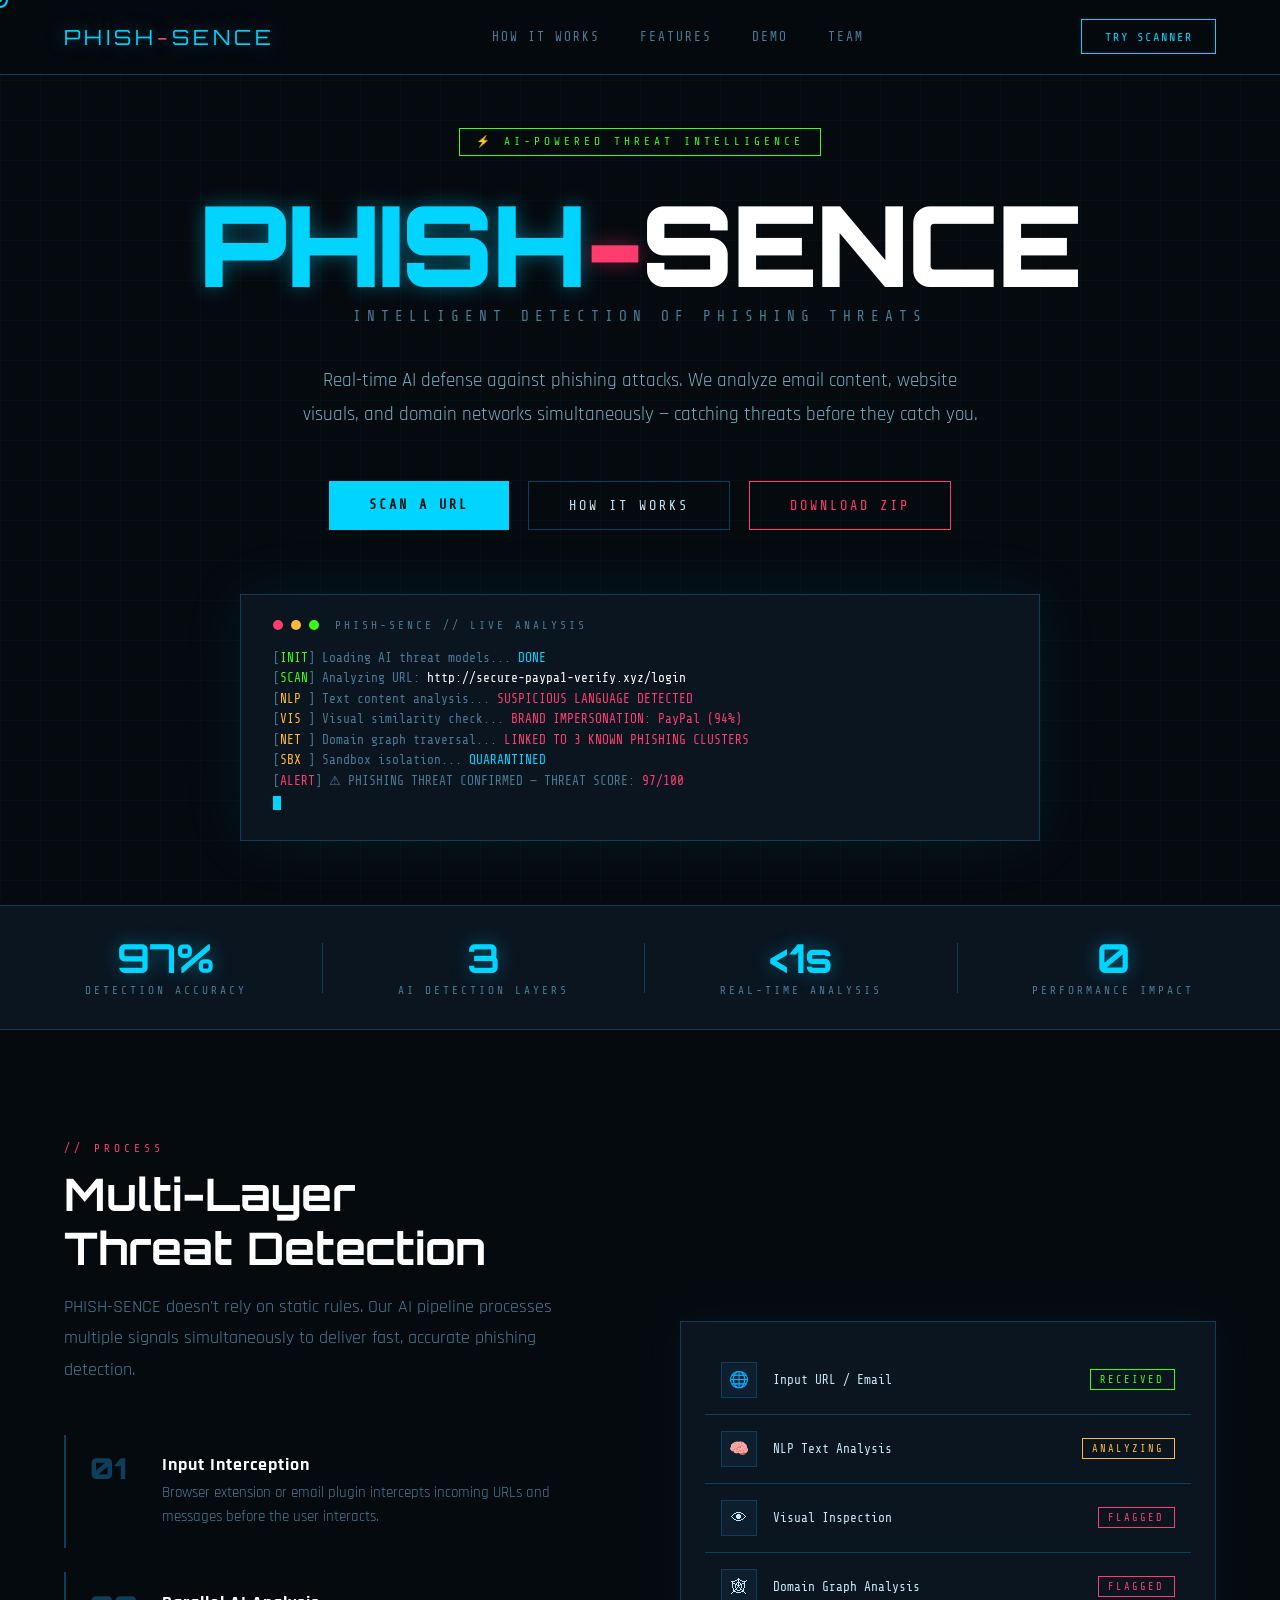
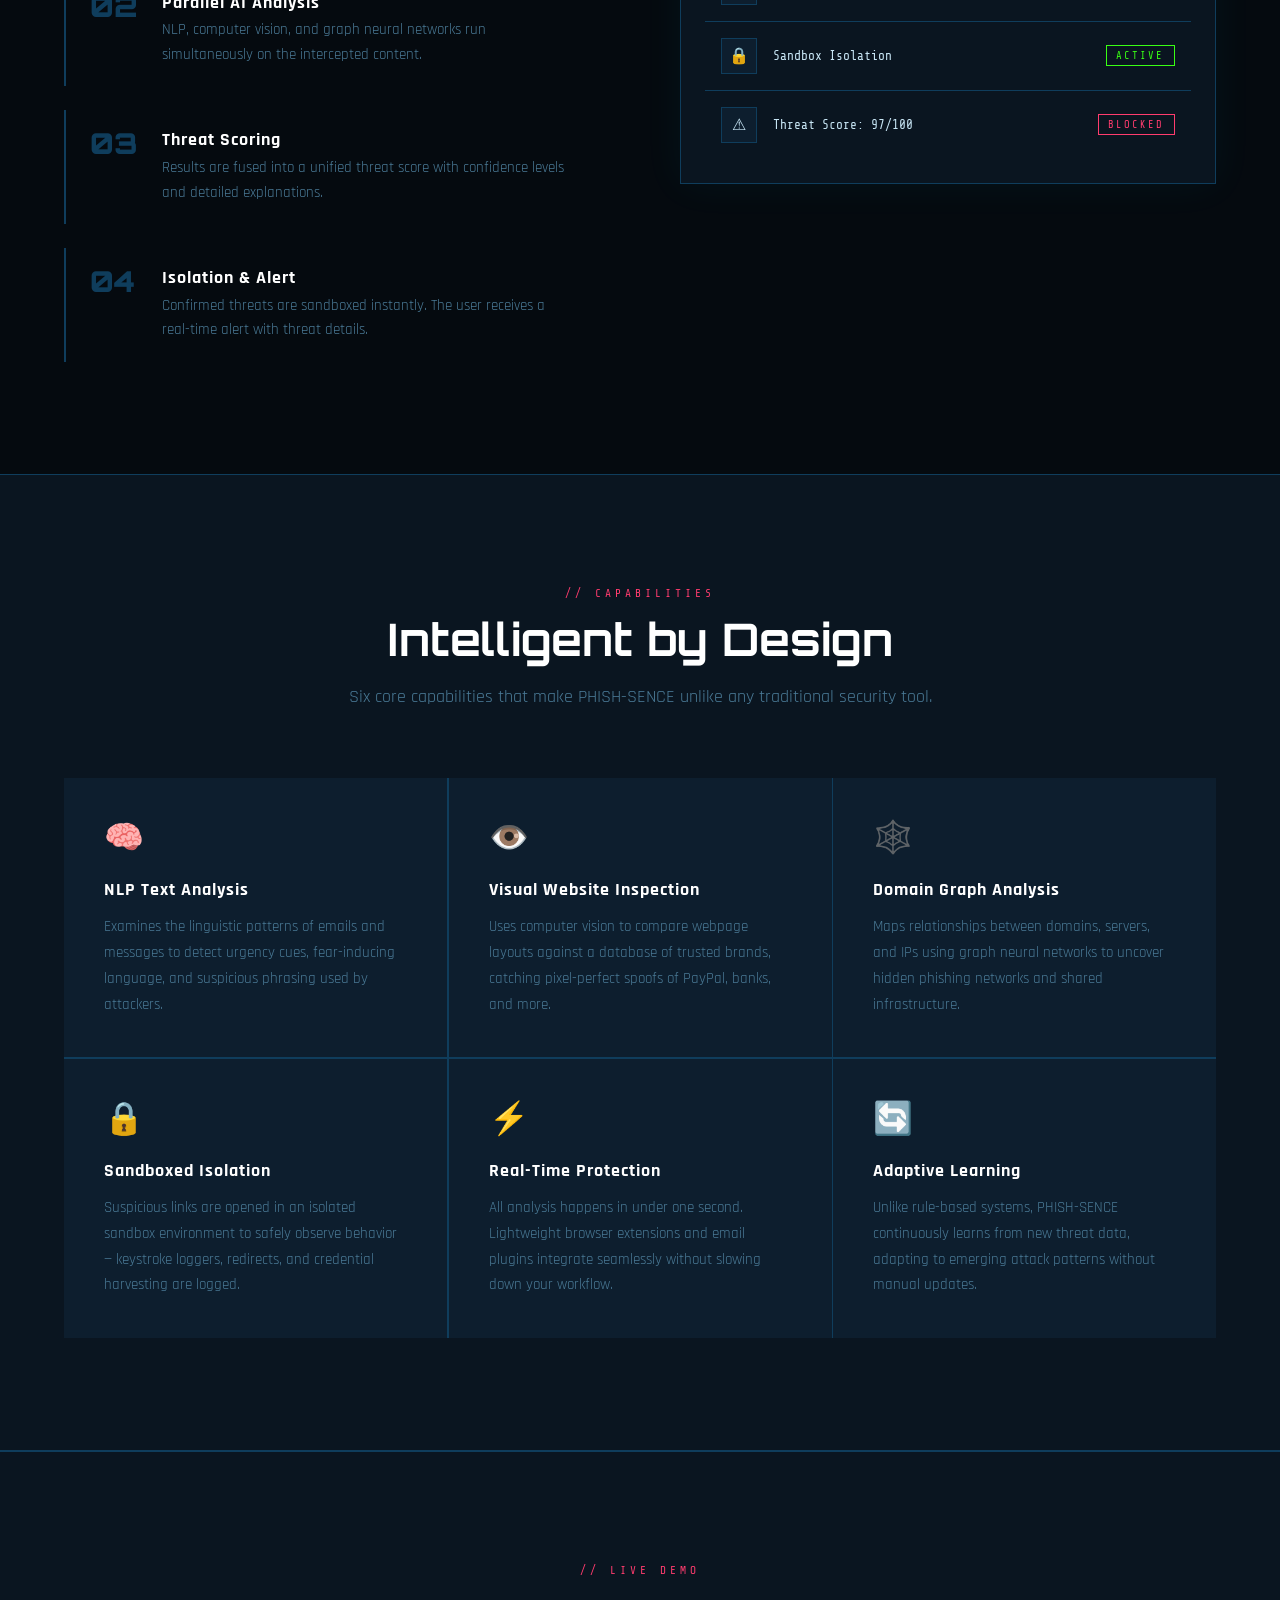
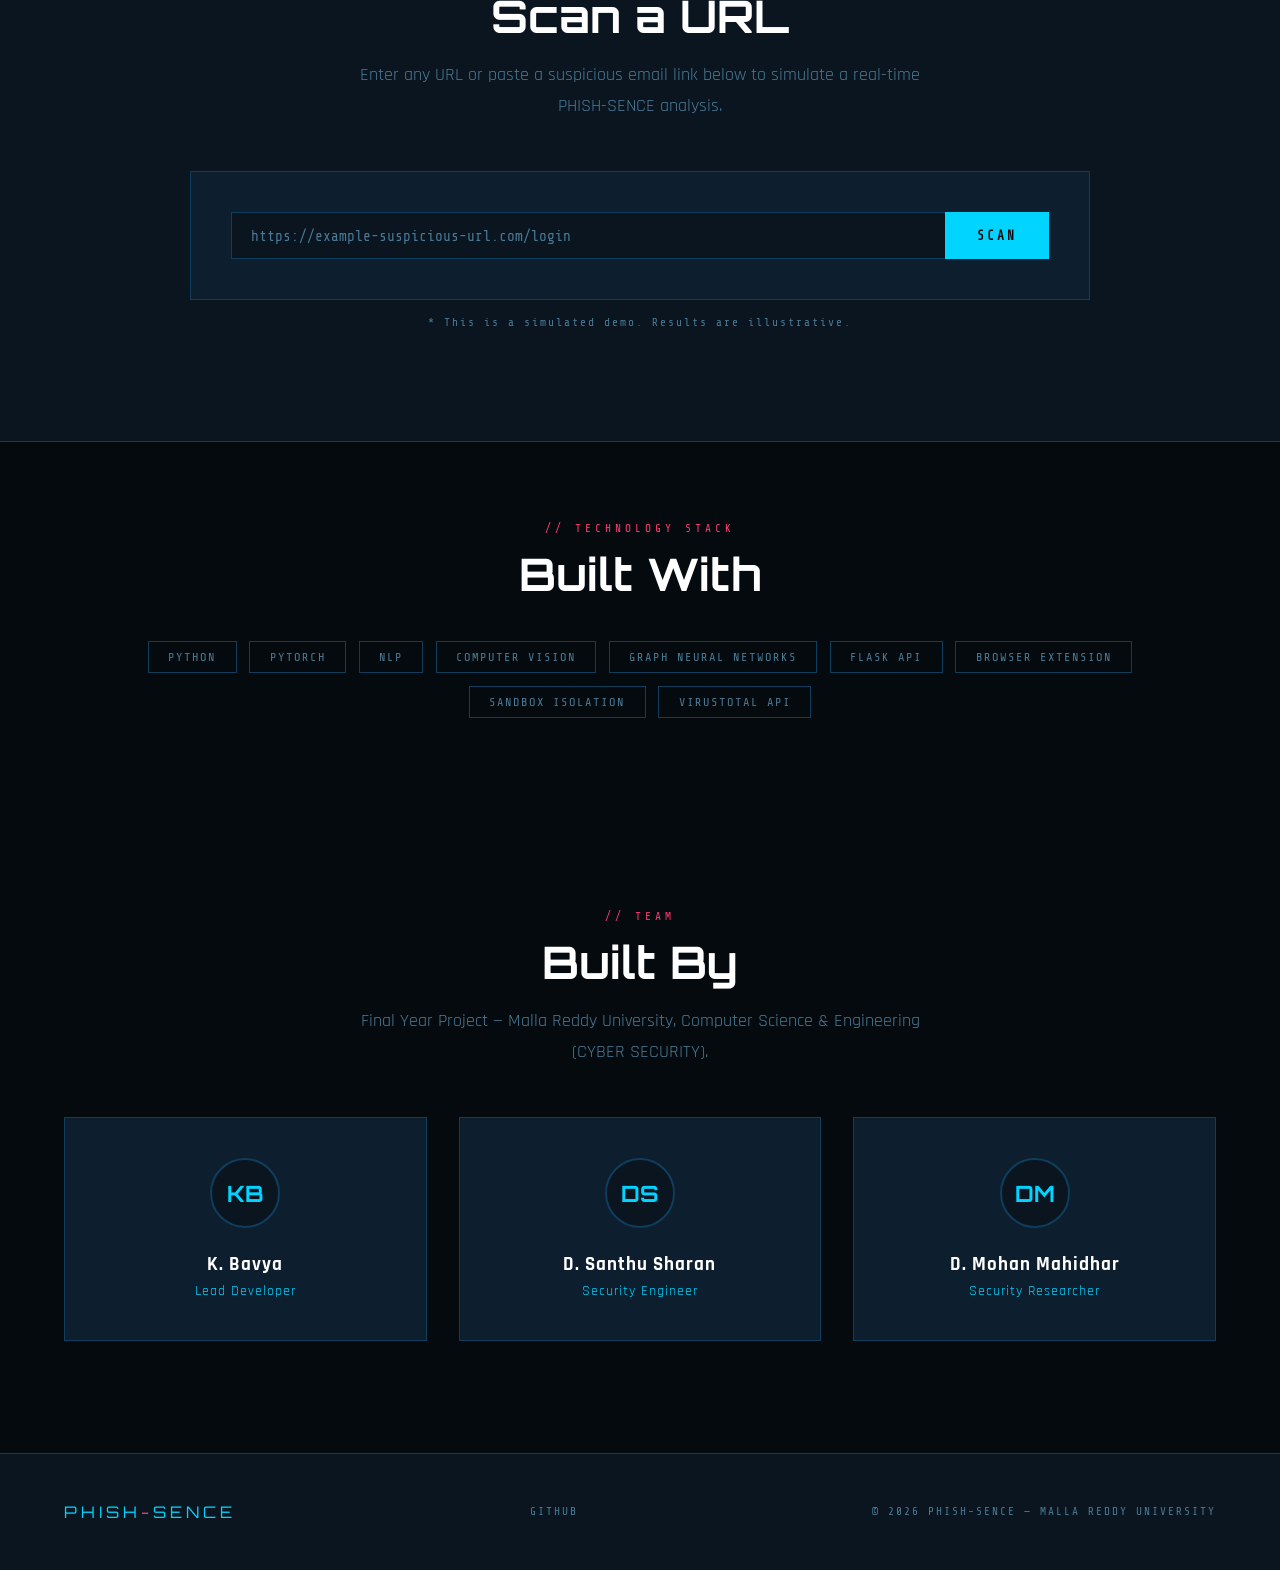
==== index.html @ d01e1857 "Rename phishsence.html to index.html" ====
<!DOCTYPE html>
<html lang="en">
<head>
<meta charset="UTF-8" />
<meta name="viewport" content="width=device-width, initial-scale=1.0"/>
<title>PHISH-SENCE — Intelligent Phishing Detection</title>
<link href="https://fonts.googleapis.com/css2?family=Share+Tech+Mono&family=Rajdhani:wght@400;600;700&family=Orbitron:wght@700;900&display=swap" rel="stylesheet"/>
<style>
  :root {
    --bg: #050a0f;
    --surface: #0a1520;
    --card: #0d1e2e;
    --border: #0f3d5c;
    --accent: #00d4ff;
    --accent2: #ff3c6e;
    --accent3: #39ff14;
    --text: #c8e6f5;
    --muted: #4a7a96;
    --glow: 0 0 20px rgba(0,212,255,0.4);
    --glow2: 0 0 20px rgba(255,60,110,0.4);
  }

  *, *::before, *::after { margin: 0; padding: 0; box-sizing: border-box; }

  html { scroll-behavior: smooth; }

  body {
    background: var(--bg);
    color: var(--text);
    font-family: 'Rajdhani', sans-serif;
    overflow-x: hidden;
    cursor: none;
  }

  /* CUSTOM CURSOR */
  .cursor {
    width: 16px; height: 16px;
    border: 2px solid var(--accent);
    border-radius: 50%;
    position: fixed;
    top: 0; left: 0;
    pointer-events: none;
    z-index: 9999;
    transition: transform 0.1s, border-color 0.2s;
    mix-blend-mode: screen;
  }
  .cursor-dot {
    width: 4px; height: 4px;
    background: var(--accent);
    border-radius: 50%;
    position: fixed;
    top: 0; left: 0;
    pointer-events: none;
    z-index: 9999;
  }

  /* GRID BACKGROUND */
  body::before {
    content: '';
    position: fixed;
    inset: 0;
    background-image:
      linear-gradient(rgba(0,212,255,0.03) 1px, transparent 1px),
      linear-gradient(90deg, rgba(0,212,255,0.03) 1px, transparent 1px);
    background-size: 40px 40px;
    pointer-events: none;
    z-index: 0;
  }

  /* SCAN LINE */
  body::after {
    content: '';
    position: fixed;
    top: -100%;
    left: 0; right: 0;
    height: 2px;
    background: linear-gradient(90deg, transparent, var(--accent), transparent);
    animation: scanline 6s linear infinite;
    z-index: 1;
    pointer-events: none;
    opacity: 0.4;
  }
  @keyframes scanline {
    0% { top: -2px; }
    100% { top: 100vh; }
  }

  /* NAV */
  nav {
    position: fixed;
    top: 0; left: 0; right: 0;
    z-index: 100;
    display: flex;
    align-items: center;
    justify-content: space-between;
    padding: 1.2rem 4rem;
    background: rgba(5,10,15,0.85);
    backdrop-filter: blur(12px);
    border-bottom: 1px solid var(--border);
  }
  .nav-logo {
    font-family: 'Orbitron', monospace;
    font-size: 1.3rem;
    color: var(--accent);
    letter-spacing: 4px;
    text-shadow: var(--glow);
  }
  .nav-logo span { color: var(--accent2); }
  .nav-links { display: flex; gap: 2.5rem; list-style: none; }
  .nav-links a {
    font-family: 'Share Tech Mono', monospace;
    font-size: 0.8rem;
    color: var(--muted);
    text-decoration: none;
    letter-spacing: 2px;
    text-transform: uppercase;
    transition: color 0.2s;
  }
  .nav-links a:hover { color: var(--accent); }
  .nav-cta {
    font-family: 'Share Tech Mono', monospace;
    font-size: 0.75rem;
    letter-spacing: 2px;
    text-transform: uppercase;
    padding: 0.6rem 1.4rem;
    border: 1px solid var(--accent);
    color: var(--accent);
    background: transparent;
    cursor: none;
    transition: all 0.3s;
    position: relative;
    overflow: hidden;
  }
  .nav-cta::before {
    content: '';
    position: absolute;
    inset: 0;
    background: var(--accent);
    transform: scaleX(0);
    transform-origin: left;
    transition: transform 0.3s;
    z-index: -1;
  }
  .nav-cta:hover { color: var(--bg); }
  .nav-cta:hover::before { transform: scaleX(1); }

  /* HERO */
  .hero {
    min-height: 100vh;
    display: flex;
    flex-direction: column;
    align-items: center;
    justify-content: center;
    padding: 8rem 2rem 4rem;
    position: relative;
    z-index: 2;
    text-align: center;
  }

  .hero-badge {
    font-family: 'Share Tech Mono', monospace;
    font-size: 0.7rem;
    letter-spacing: 4px;
    color: var(--accent3);
    border: 1px solid var(--accent3);
    padding: 0.4rem 1rem;
    margin-bottom: 2rem;
    display: inline-block;
    animation: fadeDown 0.8s ease both;
  }

  .hero-title {
    font-family: 'Orbitron', monospace;
    font-size: clamp(3rem, 10vw, 7rem);
    font-weight: 900;
    line-height: 1;
    letter-spacing: -2px;
    margin-bottom: 0.5rem;
    animation: fadeDown 0.8s 0.1s ease both;
  }
  .hero-title .ph { color: var(--accent); text-shadow: var(--glow); }
  .hero-title .ish { color: var(--accent2); text-shadow: var(--glow2); }
  .hero-title .rest { color: #fff; }

  .hero-sub {
    font-family: 'Share Tech Mono', monospace;
    font-size: 0.9rem;
    letter-spacing: 6px;
    color: var(--muted);
    margin-bottom: 2.5rem;
    text-transform: uppercase;
    animation: fadeDown 0.8s 0.2s ease both;
  }

  .hero-desc {
    max-width: 680px;
    font-size: 1.2rem;
    line-height: 1.8;
    color: #7aaec4;
    margin-bottom: 3rem;
    animation: fadeDown 0.8s 0.3s ease both;
  }

  .hero-btns {
    display: flex;
    gap: 1.2rem;
    justify-content: center;
    flex-wrap: wrap;
    animation: fadeDown 0.8s 0.4s ease both;
  }

  .btn-primary {
    font-family: 'Share Tech Mono', monospace;
    font-size: 0.85rem;
    letter-spacing: 3px;
    text-transform: uppercase;
    padding: 1rem 2.5rem;
    background: var(--accent);
    color: var(--bg);
    border: none;
    cursor: none;
    font-weight: bold;
    transition: all 0.3s;
    position: relative;
    overflow: hidden;
    text-decoration: none;
    display: inline-block;
  }
  .btn-primary:hover { box-shadow: var(--glow); transform: translateY(-2px); }

  .btn-secondary {
    font-family: 'Share Tech Mono', monospace;
    font-size: 0.85rem;
    letter-spacing: 3px;
    text-transform: uppercase;
    padding: 1rem 2.5rem;
    background: transparent;
    color: var(--text);
    border: 1px solid var(--border);
    cursor: none;
    transition: all 0.3s;
    text-decoration: none;
    display: inline-block;
  }
  .btn-secondary:hover { border-color: var(--accent); color: var(--accent); }

  .btn-download {
    border-color: var(--accent2);
    color: var(--accent2);
  }
  .btn-download:hover {
    border-color: var(--accent2);
    color: #fff;
    box-shadow: var(--glow2);
  }

  /* THREAT METER ANIMATION */
  .hero-visual {
    margin-top: 4rem;
    width: 100%;
    max-width: 800px;
    position: relative;
    animation: fadeDown 0.8s 0.5s ease both;
  }

  .terminal {
    background: var(--surface);
    border: 1px solid var(--border);
    padding: 1.5rem 2rem;
    font-family: 'Share Tech Mono', monospace;
    font-size: 0.8rem;
    text-align: left;
    position: relative;
    box-shadow: 0 0 60px rgba(0,212,255,0.08);
  }
  .terminal-bar {
    display: flex;
    gap: 0.5rem;
    margin-bottom: 1.2rem;
    align-items: center;
  }
  .dot { width: 10px; height: 10px; border-radius: 50%; }
  .dot.r { background: var(--accent2); }
  .dot.y { background: #ffbb33; }
  .dot.g { background: var(--accent3); }
  .term-title {
    font-size: 0.7rem;
    letter-spacing: 3px;
    color: var(--muted);
    margin-left: 0.5rem;
  }
  .term-line { margin-bottom: 0.4rem; color: #4a7a96; }
  .term-line .p { color: var(--accent3); }
  .term-line .w { color: #fff; }
  .term-line .d { color: var(--accent2); }
  .term-line .a { color: var(--accent); }
  .term-line .n { color: #ffbb33; }
  .blink {
    display: inline-block;
    width: 8px; height: 14px;
    background: var(--accent);
    animation: blink 1s step-end infinite;
    vertical-align: middle;
  }
  @keyframes blink { 50% { opacity: 0; } }

  /* STATS */
  .stats-bar {
    background: var(--surface);
    border-top: 1px solid var(--border);
    border-bottom: 1px solid var(--border);
    padding: 2rem 4rem;
    display: flex;
    justify-content: space-around;
    align-items: center;
    position: relative;
    z-index: 2;
    flex-wrap: wrap;
    gap: 2rem;
  }
  .stat-item { text-align: center; }
  .stat-num {
    font-family: 'Orbitron', monospace;
    font-size: 2.5rem;
    font-weight: 700;
    color: var(--accent);
    text-shadow: var(--glow);
    line-height: 1;
  }
  .stat-label {
    font-family: 'Share Tech Mono', monospace;
    font-size: 0.7rem;
    letter-spacing: 3px;
    color: var(--muted);
    margin-top: 0.4rem;
    text-transform: uppercase;
  }
  .stat-div { width: 1px; height: 50px; background: var(--border); }

  /* SECTIONS */
  section { position: relative; z-index: 2; }

  .section-tag {
    font-family: 'Share Tech Mono', monospace;
    font-size: 0.7rem;
    letter-spacing: 4px;
    color: var(--accent2);
    text-transform: uppercase;
    margin-bottom: 0.8rem;
  }
  .section-title {
    font-family: 'Orbitron', monospace;
    font-size: clamp(1.6rem, 4vw, 2.8rem);
    font-weight: 700;
    color: #fff;
    margin-bottom: 1rem;
    line-height: 1.2;
  }
  .section-desc {
    color: var(--muted);
    font-size: 1.1rem;
    line-height: 1.8;
    max-width: 600px;
  }

  /* HOW IT WORKS */
  .how {
    padding: 7rem 4rem;
    max-width: 1300px;
    margin: 0 auto;
    display: grid;
    grid-template-columns: 1fr 1fr;
    gap: 5rem;
    align-items: center;
  }

  .steps { display: flex; flex-direction: column; gap: 1.5rem; margin-top: 3rem; }
  .step {
    display: flex;
    gap: 1.5rem;
    align-items: flex-start;
    padding: 1.2rem 1.5rem;
    border-left: 2px solid var(--border);
    transition: border-color 0.3s, background 0.3s;
    cursor: default;
  }
  .step:hover { border-color: var(--accent); background: rgba(0,212,255,0.03); }
  .step-num {
    font-family: 'Orbitron', monospace;
    font-size: 1.8rem;
    font-weight: 900;
    color: var(--border);
    line-height: 1;
    min-width: 48px;
    transition: color 0.3s;
  }
  .step:hover .step-num { color: var(--accent); }
  .step-content h4 {
    font-family: 'Rajdhani', sans-serif;
    font-size: 1.1rem;
    font-weight: 700;
    color: #fff;
    margin-bottom: 0.3rem;
    letter-spacing: 1px;
  }
  .step-content p { font-size: 0.95rem; color: var(--muted); line-height: 1.6; }

  /* PIPELINE VISUAL */
  .pipeline {
    display: flex;
    flex-direction: column;
    gap: 0;
    background: var(--surface);
    border: 1px solid var(--border);
    padding: 1.5rem;
    box-shadow: 0 0 40px rgba(0,212,255,0.05);
  }
  .pipe-step {
    display: flex;
    align-items: center;
    gap: 1rem;
    padding: 1rem;
    border-bottom: 1px solid var(--border);
    font-family: 'Share Tech Mono', monospace;
    font-size: 0.8rem;
    position: relative;
  }
  .pipe-step:last-child { border-bottom: none; }
  .pipe-icon {
    width: 36px; height: 36px;
    border: 1px solid var(--border);
    display: flex;
    align-items: center;
    justify-content: center;
    font-size: 1rem;
    flex-shrink: 0;
    background: var(--card);
  }
  .pipe-label { color: var(--text); flex: 1; }
  .pipe-status {
    font-size: 0.65rem;
    letter-spacing: 2px;
    padding: 0.2rem 0.6rem;
    border-radius: 0;
  }
  .pipe-status.ok { color: var(--accent3); border: 1px solid var(--accent3); }
  .pipe-status.warn { color: #ffbb33; border: 1px solid #ffbb33; }
  .pipe-status.alert { color: var(--accent2); border: 1px solid var(--accent2); animation: pulse-red 1.5s infinite; }
  @keyframes pulse-red { 50% { opacity: 0.4; } }

  /* FEATURES */
  .features {
    padding: 7rem 4rem;
    background: var(--surface);
    border-top: 1px solid var(--border);
    border-bottom: 1px solid var(--border);
  }
  .features-inner { max-width: 1300px; margin: 0 auto; }
  .features-header { text-align: center; margin-bottom: 4rem; }
  .features-header .section-desc { margin: 0 auto; }

  .features-grid {
    display: grid;
    grid-template-columns: repeat(3, 1fr);
    gap: 1.5px;
    background: var(--border);
  }
  .feat-card {
    background: var(--card);
    padding: 2.5rem;
    transition: background 0.3s;
    position: relative;
    overflow: hidden;
  }
  .feat-card::before {
    content: '';
    position: absolute;
    top: 0; left: 0; right: 0;
    height: 2px;
    background: linear-gradient(90deg, var(--accent), var(--accent2));
    transform: scaleX(0);
    transition: transform 0.4s;
    transform-origin: left;
  }
  .feat-card:hover { background: rgba(13,30,46,0.9); }
  .feat-card:hover::before { transform: scaleX(1); }
  .feat-icon {
    font-size: 2rem;
    margin-bottom: 1.2rem;
    display: block;
  }
  .feat-title {
    font-family: 'Rajdhani', sans-serif;
    font-size: 1.15rem;
    font-weight: 700;
    color: #fff;
    margin-bottom: 0.8rem;
    letter-spacing: 1px;
  }
  .feat-desc { font-size: 0.95rem; color: var(--muted); line-height: 1.7; }

  /* TEAM */
  .team {
    padding: 7rem 4rem;
    max-width: 1300px;
    margin: 0 auto;
    text-align: center;
  }
  .team-grid {
    display: grid;
    grid-template-columns: repeat(3, 1fr);
    gap: 2rem;
    margin-top: 3rem;
  }
  .team-card {
    background: var(--card);
    border: 1px solid var(--border);
    padding: 2.5rem 2rem;
    transition: all 0.3s;
    position: relative;
    overflow: hidden;
  }
  .team-card::after {
    content: '';
    position: absolute;
    inset: 0;
    background: linear-gradient(135deg, rgba(0,212,255,0.05), transparent);
    opacity: 0;
    transition: opacity 0.3s;
  }
  .team-card:hover { border-color: var(--accent); transform: translateY(-4px); }
  .team-card:hover::after { opacity: 1; }
  .team-avatar {
    width: 70px; height: 70px;
    border: 2px solid var(--border);
    border-radius: 50%;
    display: flex;
    align-items: center;
    justify-content: center;
    font-family: 'Orbitron', monospace;
    font-size: 1.4rem;
    font-weight: 700;
    color: var(--accent);
    margin: 0 auto 1.5rem;
    background: var(--surface);
    transition: border-color 0.3s, box-shadow 0.3s;
  }
  .team-card:hover .team-avatar { border-color: var(--accent); box-shadow: var(--glow); }
  .team-name {
    font-family: 'Rajdhani', sans-serif;
    font-size: 1.2rem;
    font-weight: 700;
    color: #fff;
    margin-bottom: 0.3rem;
    letter-spacing: 1px;
  }
  .team-roll {
    font-family: 'Share Tech Mono', monospace;
    font-size: 0.7rem;
    letter-spacing: 3px;
    color: var(--muted);
    margin-bottom: 1rem;
  }
  .team-role {
    font-size: 0.9rem;
    color: var(--accent);
    letter-spacing: 1px;
  }

  /* DEMO SCANNER */
  .demo {
    padding: 7rem 4rem;
    background: var(--surface);
    border-top: 1px solid var(--border);
    border-bottom: 1px solid var(--border);
  }
  .demo-inner {
    max-width: 900px;
    margin: 0 auto;
    text-align: center;
  }
  .scanner-box {
    margin-top: 3rem;
    background: var(--card);
    border: 1px solid var(--border);
    padding: 2.5rem;
  }
  .scanner-input-row {
    display: flex;
    gap: 0;
  }
  .scanner-input {
    flex: 1;
    background: var(--surface);
    border: 1px solid var(--border);
    border-right: none;
    color: var(--text);
    font-family: 'Share Tech Mono', monospace;
    font-size: 0.9rem;
    padding: 0.9rem 1.2rem;
    outline: none;
    transition: border-color 0.2s;
  }
  .scanner-input:focus { border-color: var(--accent); }
  .scanner-input::placeholder { color: var(--muted); }
  .scanner-btn {
    background: var(--accent);
    color: var(--bg);
    border: none;
    font-family: 'Share Tech Mono', monospace;
    font-size: 0.8rem;
    letter-spacing: 3px;
    text-transform: uppercase;
    padding: 0.9rem 2rem;
    cursor: none;
    font-weight: bold;
    transition: all 0.3s;
  }
  .scanner-btn:hover { background: #fff; box-shadow: var(--glow); }

  .scanner-result {
    margin-top: 1.5rem;
    padding: 1.2rem;
    background: var(--surface);
    border: 1px solid var(--border);
    font-family: 'Share Tech Mono', monospace;
    font-size: 0.85rem;
    text-align: left;
    display: none;
  }
  .scanner-result.show { display: block; }
  .result-row { display: flex; justify-content: space-between; padding: 0.3rem 0; border-bottom: 1px solid var(--border); }
  .result-row:last-child { border-bottom: none; }
  .result-key { color: var(--muted); }
  .result-safe { color: var(--accent3); }
  .result-danger { color: var(--accent2); }
  .result-warn { color: #ffbb33; }

  /* TECH STACK */
  .tech {
    padding: 5rem 4rem;
    max-width: 1300px;
    margin: 0 auto;
    text-align: center;
  }
  .tech-chips {
    display: flex;
    flex-wrap: wrap;
    gap: 0.8rem;
    justify-content: center;
    margin-top: 2.5rem;
  }
  .chip {
    font-family: 'Share Tech Mono', monospace;
    font-size: 0.75rem;
    letter-spacing: 2px;
    color: var(--muted);
    border: 1px solid var(--border);
    padding: 0.5rem 1.2rem;
    transition: all 0.3s;
    text-transform: uppercase;
  }
  .chip:hover { color: var(--accent); border-color: var(--accent); }

  /* FOOTER */
  footer {
    background: var(--surface);
    border-top: 1px solid var(--border);
    padding: 3rem 4rem;
    position: relative;
    z-index: 2;
  }
  .footer-inner {
    max-width: 1300px;
    margin: 0 auto;
    display: flex;
    justify-content: space-between;
    align-items: center;
    flex-wrap: wrap;
    gap: 2rem;
  }
  .footer-logo {
    font-family: 'Orbitron', monospace;
    font-size: 1rem;
    color: var(--accent);
    letter-spacing: 4px;
  }
  .footer-logo span { color: var(--accent2); }
  .footer-copy {
    font-family: 'Share Tech Mono', monospace;
    font-size: 0.7rem;
    color: var(--muted);
    letter-spacing: 2px;
  }
  .footer-links { display: flex; gap: 2rem; }
  .footer-links a {
    font-family: 'Share Tech Mono', monospace;
    font-size: 0.7rem;
    color: var(--muted);
    text-decoration: none;
    letter-spacing: 2px;
    text-transform: uppercase;
    transition: color 0.2s;
  }
  .footer-links a:hover { color: var(--accent); }

  /* ANIMATIONS */
  @keyframes fadeDown {
    from { opacity: 0; transform: translateY(-20px); }
    to { opacity: 1; transform: translateY(0); }
  }

  .reveal {
    opacity: 0;
    transform: translateY(30px);
    transition: opacity 0.7s ease, transform 0.7s ease;
  }
  .reveal.visible {
    opacity: 1;
    transform: translateY(0);
  }

  /* THREAT COUNTER ANIMATION */
  @keyframes countUp {
    from { opacity: 0; }
    to { opacity: 1; }
  }

  /* SCROLLBAR */
  ::-webkit-scrollbar { width: 4px; }
  ::-webkit-scrollbar-track { background: var(--bg); }
  ::-webkit-scrollbar-thumb { background: var(--border); }

  /* RESPONSIVE */
  @media (max-width: 900px) {
    nav { padding: 1rem 1.5rem; }
    .nav-links { display: none; }
    .how { grid-template-columns: 1fr; gap: 3rem; padding: 4rem 1.5rem; }
    .features { padding: 4rem 1.5rem; }
    .features-grid { grid-template-columns: 1fr; gap: 1px; }
    .team-grid { grid-template-columns: 1fr; max-width: 360px; margin: 3rem auto 0; }
    .team { padding: 4rem 1.5rem; }
    .demo { padding: 4rem 1.5rem; }
    .stats-bar { padding: 2rem 1.5rem; }
    .stat-div { display: none; }
    .tech { padding: 4rem 1.5rem; }
    footer { padding: 2rem 1.5rem; }
    .footer-inner { flex-direction: column; text-align: center; }
    .scanner-input-row { flex-direction: column; }
    .scanner-input { border-right: 1px solid var(--border); border-bottom: none; }
  }
</style>
</head>
<body>

<div class="cursor" id="cursor"></div>
<div class="cursor-dot" id="cursorDot"></div>

<!-- NAV -->
<nav>
  <div class="nav-logo">PHISH<span>-</span>SENCE</div>
  <ul class="nav-links">
    <li><a href="#how">How It Works</a></li>
    <li><a href="#features">Features</a></li>
    <li><a href="#demo">Demo</a></li>
    <li><a href="#team">Team</a></li>
  </ul>
  <button class="nav-cta" onclick="document.getElementById('demo').scrollIntoView({behavior:'smooth'})">Try Scanner</button>
</nav>

<!-- HERO -->
<section class="hero">
  <div class="hero-badge">⚡ AI-POWERED THREAT INTELLIGENCE</div>
  <h1 class="hero-title">
    <span class="ph">PHISH</span><span class="ish">-</span><span class="rest">SENCE</span>
  </h1>
  <p class="hero-sub">Intelligent Detection of Phishing Threats</p>
  <p class="hero-desc">
    Real-time AI defense against phishing attacks. We analyze email content, website visuals, and domain networks simultaneously — catching threats before they catch you.
  </p>
  <div class="hero-btns">
    <a href="#demo" class="btn-primary">Scan a URL</a>
    <a href="#how" class="btn-secondary">How It Works</a>
    <a href="https://github.com/Sharan-raj311/PHISH-SENCE/archive/refs/heads/main.zip" class="btn-secondary btn-download" download>Download ZIP</a>
  </div>

  <div class="hero-visual">
    <div class="terminal">
      <div class="terminal-bar">
        <div class="dot r"></div>
        <div class="dot y"></div>
        <div class="dot g"></div>
        <span class="term-title">PHISH-SENCE // LIVE ANALYSIS</span>
      </div>
      <div class="term-line">[<span class="p">INIT</span>] Loading AI threat models... <span class="a">DONE</span></div>
      <div class="term-line">[<span class="p">SCAN</span>] Analyzing URL: <span class="w">http://secure-paypa1-verify.xyz/login</span></div>
      <div class="term-line">[<span class="n">NLP </span>] Text content analysis... <span class="d">SUSPICIOUS LANGUAGE DETECTED</span></div>
      <div class="term-line">[<span class="n">VIS </span>] Visual similarity check... <span class="d">BRAND IMPERSONATION: PayPal (94%)</span></div>
      <div class="term-line">[<span class="n">NET </span>] Domain graph traversal... <span class="d">LINKED TO 3 KNOWN PHISHING CLUSTERS</span></div>
      <div class="term-line">[<span class="n">SBX </span>] Sandbox isolation... <span class="a">QUARANTINED</span></div>
      <div class="term-line">[<span class="d">ALERT</span>] ⚠ PHISHING THREAT CONFIRMED — THREAT SCORE: <span class="d">97/100</span></div>
      <div class="term-line"><span class="blink"></span></div>
    </div>
  </div>
</section>

<!-- STATS -->
<div class="stats-bar">
  <div class="stat-item">
    <div class="stat-num" data-target="97">97%</div>
    <div class="stat-label">Detection Accuracy</div>
  </div>
  <div class="stat-div"></div>
  <div class="stat-item">
    <div class="stat-num">3</div>
    <div class="stat-label">AI Detection Layers</div>
  </div>
  <div class="stat-div"></div>
  <div class="stat-item">
    <div class="stat-num">&lt;1s</div>
    <div class="stat-label">Real-Time Analysis</div>
  </div>
  <div class="stat-div"></div>
  <div class="stat-item">
    <div class="stat-num">0</div>
    <div class="stat-label">Performance Impact</div>
  </div>
</div>

<!-- HOW IT WORKS -->
<section id="how">
  <div class="how">
    <div class="reveal">
      <div class="section-tag">// Process</div>
      <h2 class="section-title">Multi-Layer<br/>Threat Detection</h2>
      <p class="section-desc">PHISH-SENCE doesn't rely on static rules. Our AI pipeline processes multiple signals simultaneously to deliver fast, accurate phishing detection.</p>
      <div class="steps">
        <div class="step">
          <div class="step-num">01</div>
          <div class="step-content">
            <h4>Input Interception</h4>
            <p>Browser extension or email plugin intercepts incoming URLs and messages before the user interacts.</p>
          </div>
        </div>
        <div class="step">
          <div class="step-num">02</div>
          <div class="step-content">
            <h4>Parallel AI Analysis</h4>
            <p>NLP, computer vision, and graph neural networks run simultaneously on the intercepted content.</p>
          </div>
        </div>
        <div class="step">
          <div class="step-num">03</div>
          <div class="step-content">
            <h4>Threat Scoring</h4>
            <p>Results are fused into a unified threat score with confidence levels and detailed explanations.</p>
          </div>
        </div>
        <div class="step">
          <div class="step-num">04</div>
          <div class="step-content">
            <h4>Isolation & Alert</h4>
            <p>Confirmed threats are sandboxed instantly. The user receives a real-time alert with threat details.</p>
          </div>
        </div>
      </div>
    </div>

    <div class="reveal" style="transition-delay: 0.2s;">
      <div class="pipeline">
        <div class="pipe-step">
          <div class="pipe-icon">🌐</div>
          <div class="pipe-label">Input URL / Email</div>
          <div class="pipe-status ok">RECEIVED</div>
        </div>
        <div class="pipe-step">
          <div class="pipe-icon">🧠</div>
          <div class="pipe-label">NLP Text Analysis</div>
          <div class="pipe-status warn">ANALYZING</div>
        </div>
        <div class="pipe-step">
          <div class="pipe-icon">👁</div>
          <div class="pipe-label">Visual Inspection</div>
          <div class="pipe-status alert">FLAGGED</div>
        </div>
        <div class="pipe-step">
          <div class="pipe-icon">🕸</div>
          <div class="pipe-label">Domain Graph Analysis</div>
          <div class="pipe-status alert">FLAGGED</div>
        </div>
        <div class="pipe-step">
          <div class="pipe-icon">🔒</div>
          <div class="pipe-label">Sandbox Isolation</div>
          <div class="pipe-status ok">ACTIVE</div>
        </div>
        <div class="pipe-step">
          <div class="pipe-icon">⚠</div>
          <div class="pipe-label">Threat Score: 97/100</div>
          <div class="pipe-status alert">BLOCKED</div>
        </div>
      </div>
    </div>
  </div>
</section>

<!-- FEATURES -->
<section id="features" class="features">
  <div class="features-inner">
    <div class="features-header reveal">
      <div class="section-tag">// Capabilities</div>
      <h2 class="section-title">Intelligent by Design</h2>
      <p class="section-desc">Six core capabilities that make PHISH-SENCE unlike any traditional security tool.</p>
    </div>
    <div class="features-grid reveal">
      <div class="feat-card">
        <span class="feat-icon">🧠</span>
        <div class="feat-title">NLP Text Analysis</div>
        <p class="feat-desc">Examines the linguistic patterns of emails and messages to detect urgency cues, fear-inducing language, and suspicious phrasing used by attackers.</p>
      </div>
      <div class="feat-card">
        <span class="feat-icon">👁️</span>
        <div class="feat-title">Visual Website Inspection</div>
        <p class="feat-desc">Uses computer vision to compare webpage layouts against a database of trusted brands, catching pixel-perfect spoofs of PayPal, banks, and more.</p>
      </div>
      <div class="feat-card">
        <span class="feat-icon">🕸️</span>
        <div class="feat-title">Domain Graph Analysis</div>
        <p class="feat-desc">Maps relationships between domains, servers, and IPs using graph neural networks to uncover hidden phishing networks and shared infrastructure.</p>
      </div>
      <div class="feat-card">
        <span class="feat-icon">🔒</span>
        <div class="feat-title">Sandboxed Isolation</div>
        <p class="feat-desc">Suspicious links are opened in an isolated sandbox environment to safely observe behavior — keystroke loggers, redirects, and credential harvesting are logged.</p>
      </div>
      <div class="feat-card">
        <span class="feat-icon">⚡</span>
        <div class="feat-title">Real-Time Protection</div>
        <p class="feat-desc">All analysis happens in under one second. Lightweight browser extensions and email plugins integrate seamlessly without slowing down your workflow.</p>
      </div>
      <div class="feat-card">
        <span class="feat-icon">🔄</span>
        <div class="feat-title">Adaptive Learning</div>
        <p class="feat-desc">Unlike rule-based systems, PHISH-SENCE continuously learns from new threat data, adapting to emerging attack patterns without manual updates.</p>
      </div>
    </div>
  </div>
</section>

<!-- DEMO SCANNER -->
<section id="demo" class="demo">
  <div class="demo-inner">
    <div class="reveal">
      <div class="section-tag">// Live Demo</div>
      <h2 class="section-title">Scan a URL</h2>
      <p class="section-desc" style="margin: 0 auto;">Enter any URL or paste a suspicious email link below to simulate a real-time PHISH-SENCE analysis.</p>
    </div>
    <div class="scanner-box reveal" style="transition-delay: 0.2s;">
      <div class="scanner-input-row">
        <input class="scanner-input" id="urlInput" type="text" placeholder="https://example-suspicious-url.com/login" />
        <button class="scanner-btn" onclick="runScan()">SCAN</button>
      </div>
      <div class="scanner-result" id="scanResult">
        <div class="result-row"><span class="result-key">URL</span><span id="r-url" class="result-warn">—</span></div>
        <div class="result-row"><span class="result-key">NLP TEXT ANALYSIS</span><span id="r-nlp">—</span></div>
        <div class="result-row"><span class="result-key">VISUAL INSPECTION</span><span id="r-vis">—</span></div>
        <div class="result-row"><span class="result-key">DOMAIN GRAPH</span><span id="r-net">—</span></div>
        <div class="result-row"><span class="result-key">THREAT SCORE</span><span id="r-score">—</span></div>
        <div class="result-row"><span class="result-key">VERDICT</span><span id="r-verdict">—</span></div>
      </div>
    </div>
    <p style="font-family:'Share Tech Mono',monospace;font-size:0.7rem;color:var(--muted);margin-top:1rem;letter-spacing:2px;">
      * This is a simulated demo. Results are illustrative.
    </p>
  </div>
</section>

<!-- TECH -->
<section class="tech reveal">
  <div class="section-tag">// Technology Stack</div>
  <h2 class="section-title">Built With</h2>
  <div class="tech-chips">
    <div class="chip">Python</div>
    <div class="chip">PyTorch</div>
    <div class="chip">NLP</div>
    <div class="chip">Computer Vision</div>
    <div class="chip">Graph Neural Networks</div>
    <div class="chip">Flask API</div>
    <div class="chip">Browser Extension</div>
    <div class="chip">Sandbox Isolation</div>
    <div class="chip">VirusTotal API</div>
  </div>
</section>

<!-- TEAM -->
<section id="team">
  <div class="team">
    <div class="reveal">
      <div class="section-tag">// Team</div>
      <h2 class="section-title">Built By</h2>
      <p class="section-desc" style="margin: 0 auto;">Final Year Project — Malla Reddy University, Computer Science & Engineering (CYBER SECURITY).</p>
    </div>
    <div class="team-grid reveal" style="transition-delay: 0.2s;">
      <div class="team-card">
        <div class="team-avatar">KB</div>
        <div class="team-name">K. Bavya</div>
        <div class="team-role">Lead Developer</div>
      </div>
      <div class="team-card">
        <div class="team-avatar">DS</div>
        <div class="team-name">D. Santhu Sharan</div>
        <div class="team-role">Security Engineer</div>
      </div>
      <div class="team-card">
        <div class="team-avatar">DM</div>
        <div class="team-name">D. Mohan Mahidhar</div>
        <div class="team-role">Security Researcher</div>
      </div>
    </div>
  </div>
</section>

<!-- FOOTER -->
<footer>
  <div class="footer-inner">
    <div class="footer-logo">PHISH<span>-</span>SENCE</div>
    <div class="footer-links">
      <a href="https://github.com/Sharan-raj311/PHISH-SENCE" target="_blank">GitHub</a>
    </div>
    <div class="footer-copy">© 2026 PHISH-SENCE — MALLA REDDY UNIVERSITY</div>
  </div>
</footer>

<script>
  // CURSOR
  const cursor = document.getElementById('cursor');
  const dot = document.getElementById('cursorDot');
  let mx = 0, my = 0, cx = 0, cy = 0;
  document.addEventListener('mousemove', e => { mx = e.clientX; my = e.clientY; });
  function animCursor() {
    cx += (mx - cx) * 0.15;
    cy += (my - cy) * 0.15;
    cursor.style.left = cx - 8 + 'px';
    cursor.style.top = cy - 8 + 'px';
    dot.style.left = mx - 2 + 'px';
    dot.style.top = my - 2 + 'px';
    requestAnimationFrame(animCursor);
  }
  animCursor();
  document.querySelectorAll('a,button,.feat-card,.step,.chip,.team-card').forEach(el => {
    el.addEventListener('mouseenter', () => cursor.style.transform = 'scale(2)');
    el.addEventListener('mouseleave', () => cursor.style.transform = 'scale(1)');
  });

  // REVEAL ON SCROLL
  const reveals = document.querySelectorAll('.reveal');
  const obs = new IntersectionObserver(entries => {
    entries.forEach(e => { if (e.isIntersecting) e.target.classList.add('visible'); });
  }, { threshold: 0.15 });
  reveals.forEach(r => obs.observe(r));

  // DEMO SCANNER
  function runScan() {
    const url = document.getElementById('urlInput').value.trim();
    if (!url) return;
    const result = document.getElementById('scanResult');
    result.classList.remove('show');

    const isSusp = url.includes('paypa') || url.includes('secure') || url.includes('verify') ||
      url.includes('login') || url.includes('bank') || url.includes('update') ||
      url.includes('.xyz') || url.includes('.tk') || url.includes('.ml');
    const isSafe = url.startsWith('https://google') || url.startsWith('https://github') ||
      url.startsWith('https://anthropic') || url.startsWith('https://youtube');

    let score, nlp, vis, net, verdict, scoreClass;
    if (isSafe) {
      score = Math.floor(Math.random() * 8) + 1;
      nlp = 'CLEAN'; vis = 'NO BRAND MATCH'; net = 'TRUSTED DOMAIN';
      verdict = '✅ SAFE'; scoreClass = 'result-safe';
    } else if (isSusp) {
      score = Math.floor(Math.random() * 15) + 82;
      nlp = 'URGENT LANGUAGE DETECTED'; vis = 'BRAND SPOOFING DETECTED';
      net = 'LINKED TO PHISHING CLUSTER';
      verdict = '🚨 PHISHING DETECTED — BLOCKED'; scoreClass = 'result-danger';
    } else {
      score = Math.floor(Math.random() * 35) + 30;
      nlp = score > 50 ? 'MILD SUSPICIOUS LANGUAGE' : 'CLEAN';
      vis = score > 50 ? 'PARTIAL MATCH' : 'NO BRAND MATCH';
      net = score > 50 ? 'UNVERIFIED DOMAIN' : 'NO LINKS FOUND';
      verdict = score > 50 ? '⚠ SUSPICIOUS — PROCEED WITH CAUTION' : '✅ LIKELY SAFE';
      scoreClass = score > 50 ? 'result-warn' : 'result-safe';
    }

    setTimeout(() => {
      document.getElementById('r-url').textContent = url.length > 50 ? url.substring(0,50)+'...' : url;
      document.getElementById('r-nlp').textContent = nlp;
      document.getElementById('r-nlp').className = scoreClass;
      document.getElementById('r-vis').textContent = vis;
      document.getElementById('r-vis').className = scoreClass;
      document.getElementById('r-net').textContent = net;
      document.getElementById('r-net').className = scoreClass;
      document.getElementById('r-score').textContent = score + '/100';
      document.getElementById('r-score').className = scoreClass;
      document.getElementById('r-verdict').textContent = verdict;
      document.getElementById('r-verdict').className = scoreClass;
      result.classList.add('show');
    }, 800);
  }

  document.getElementById('urlInput').addEventListener('keydown', e => {
    if (e.key === 'Enter') runScan();
  });
</script>
</body>
</html>
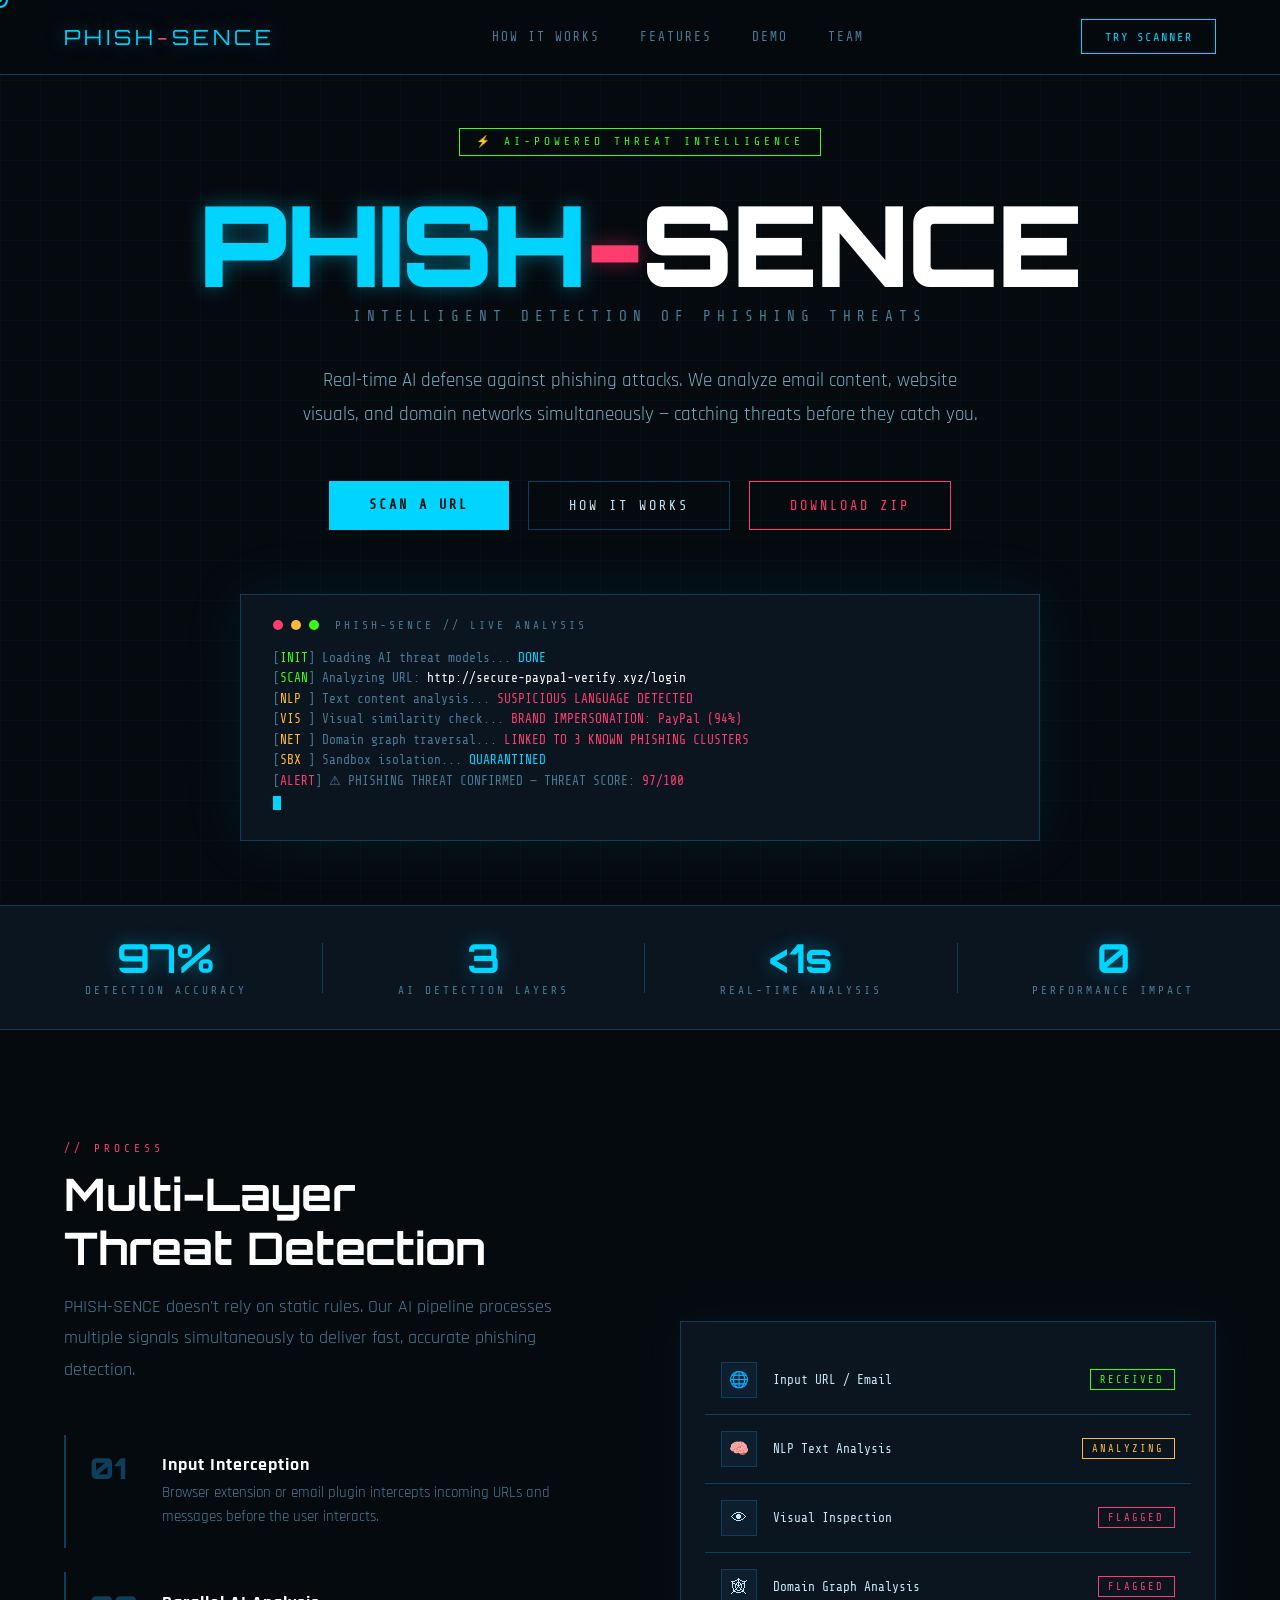
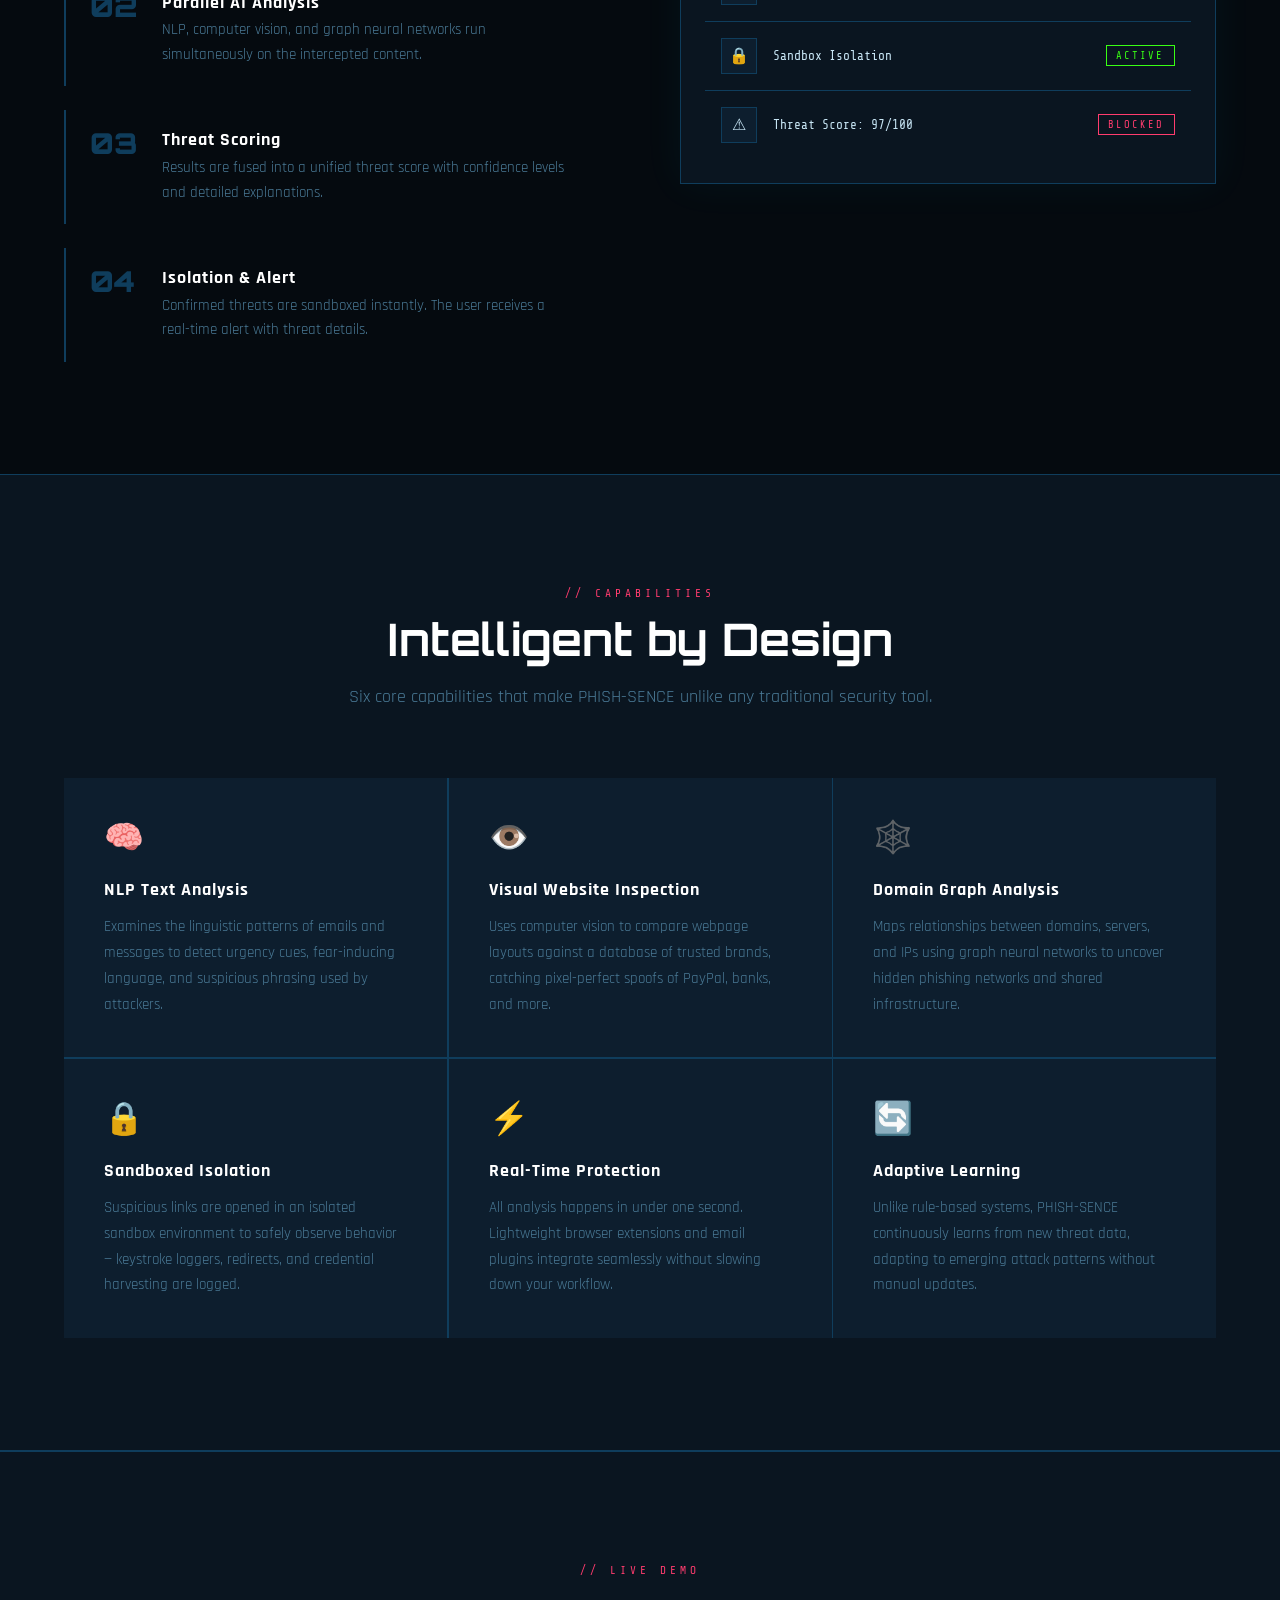
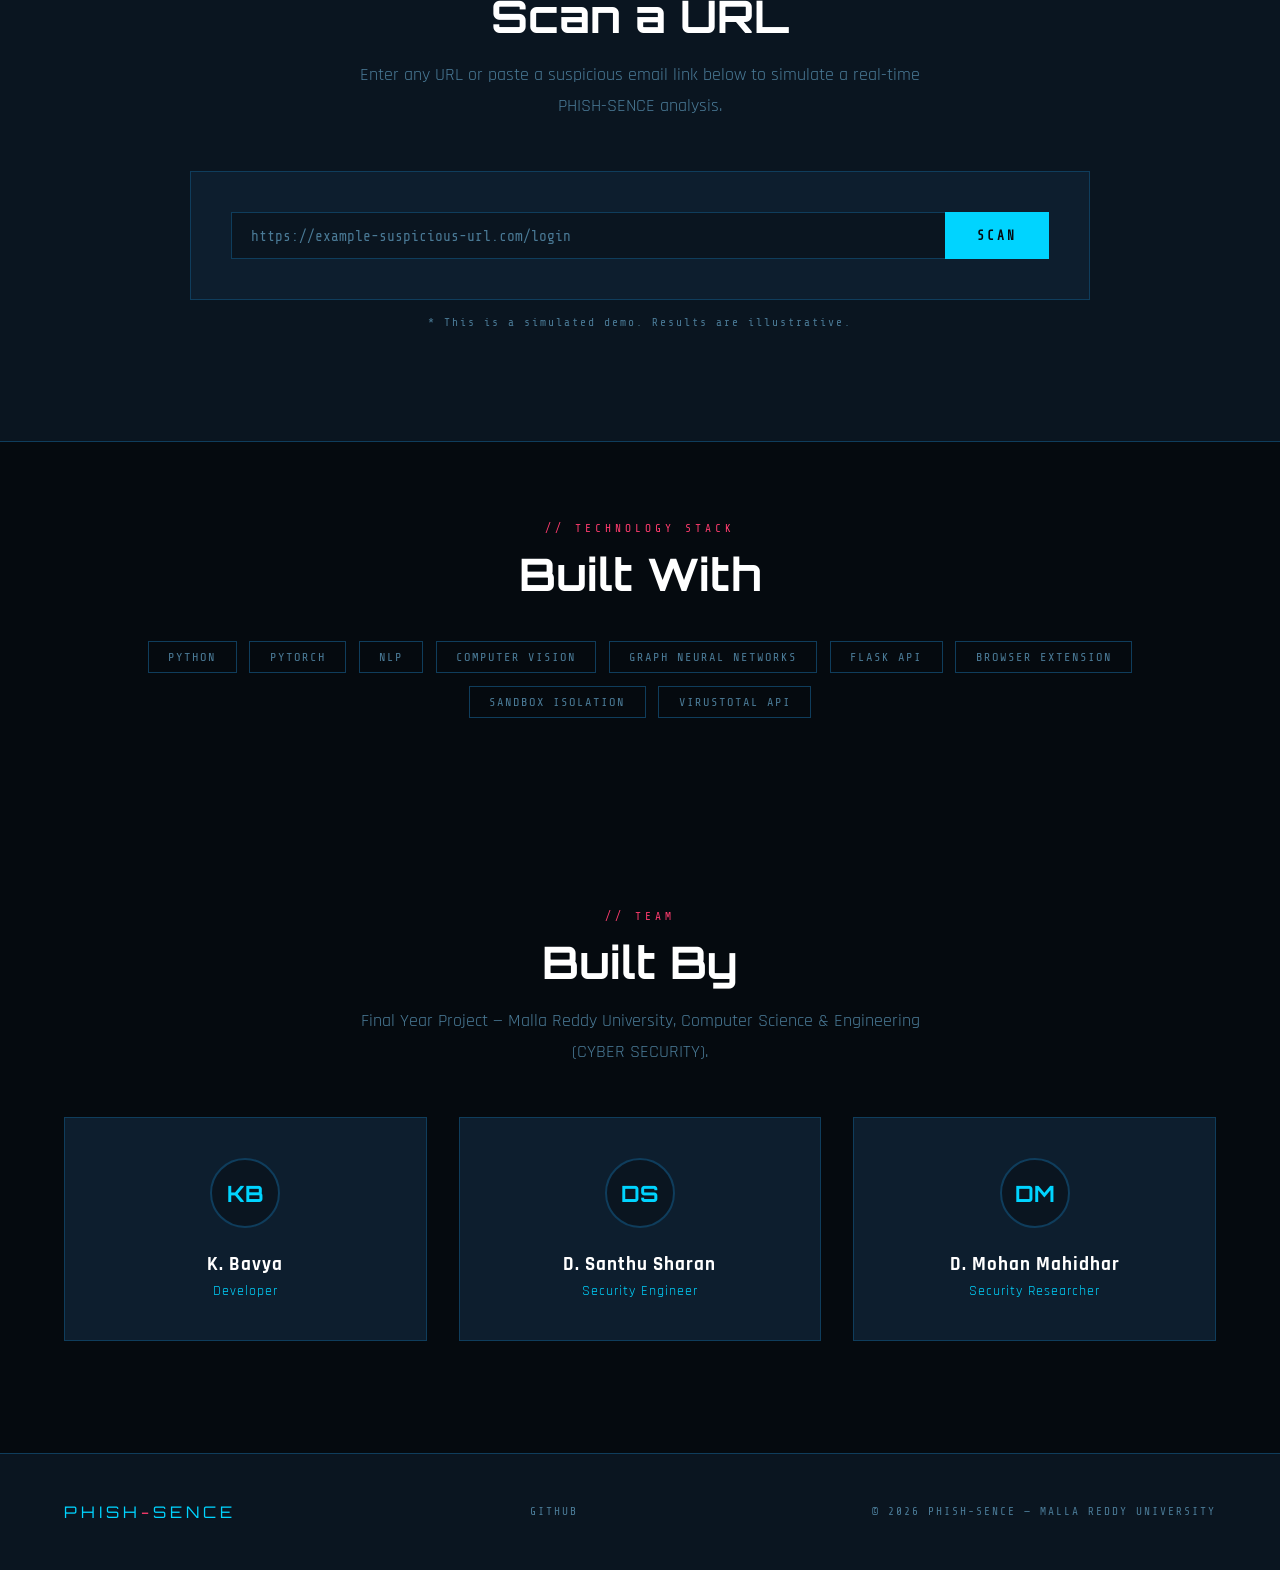
==== commit 3183907d: "Update index.html" ====
--- a/index.html
+++ b/index.html
@@ -1003,7 +1003,7 @@
       <div class="team-card">
         <div class="team-avatar">KB</div>
         <div class="team-name">K. Bavya</div>
-        <div class="team-role">Lead Developer</div>
+        <div class="team-role">Developer</div>
       </div>
       <div class="team-card">
         <div class="team-avatar">DS</div>
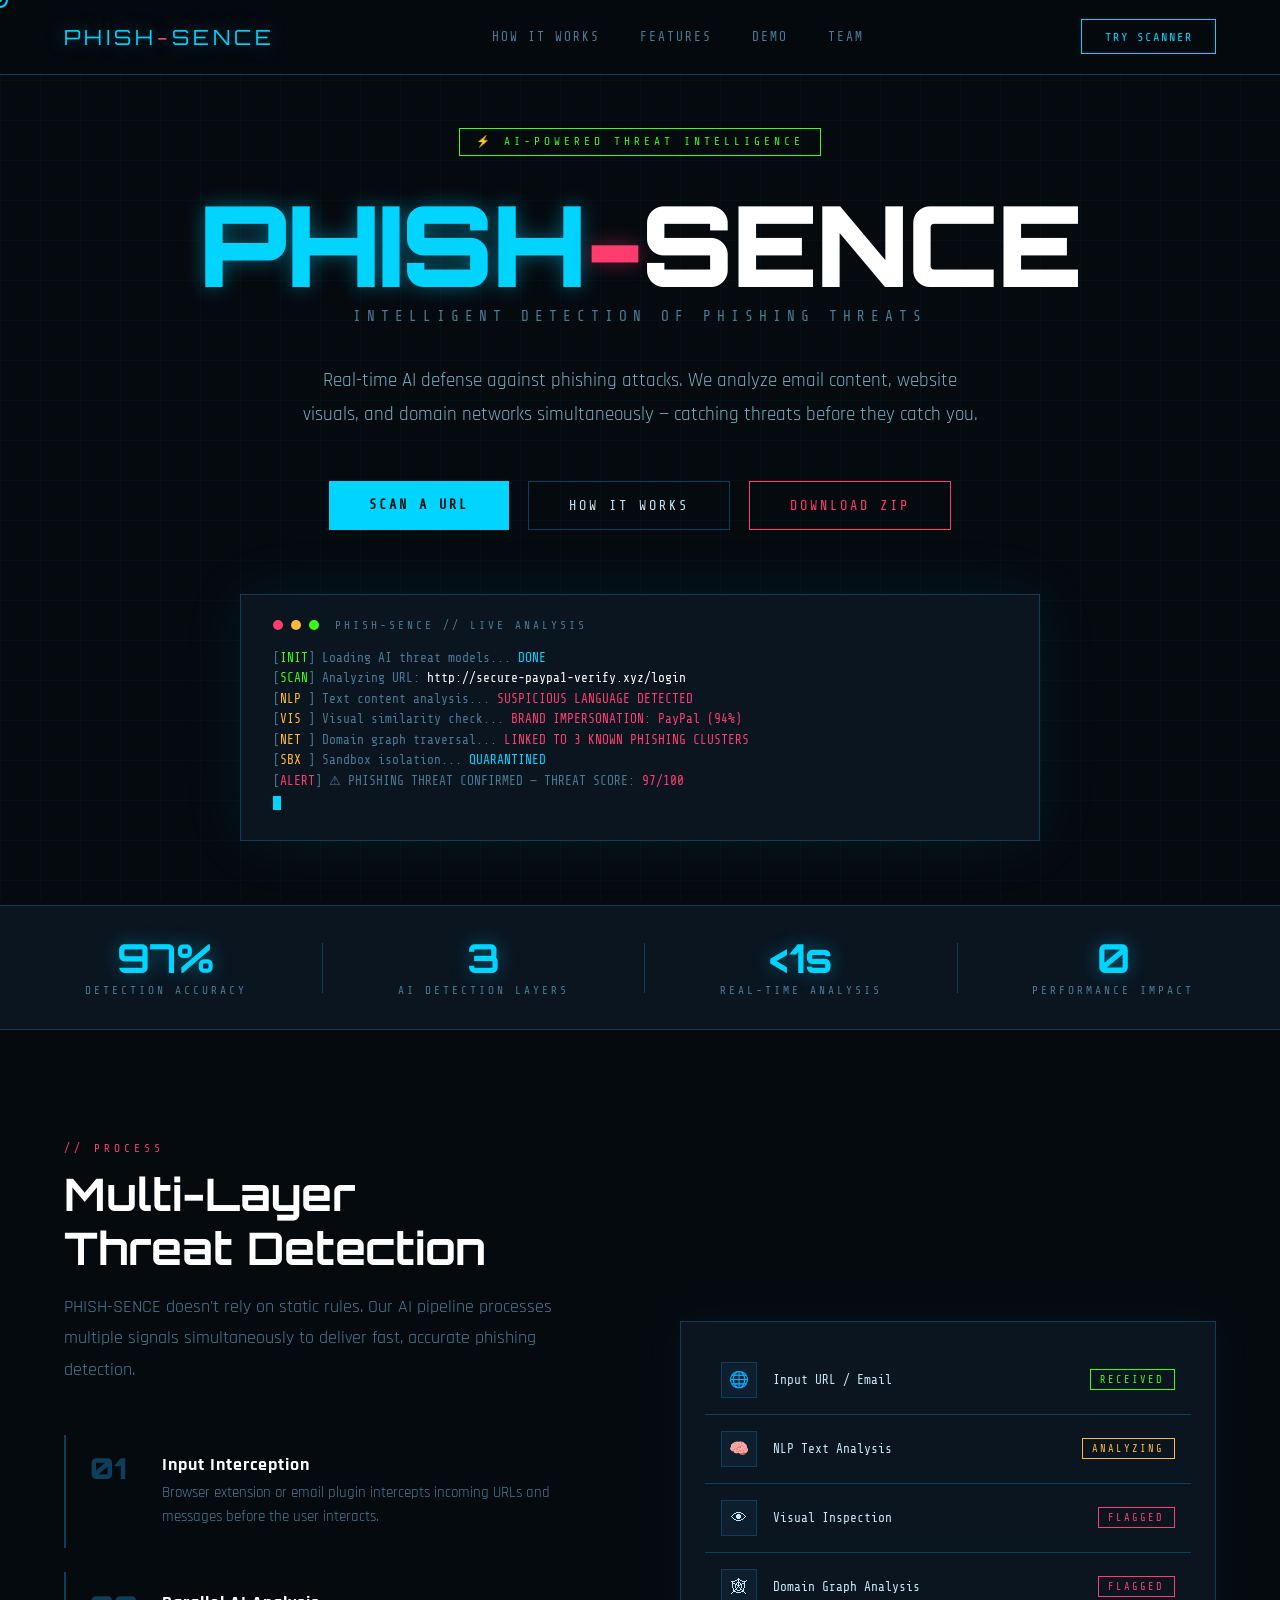
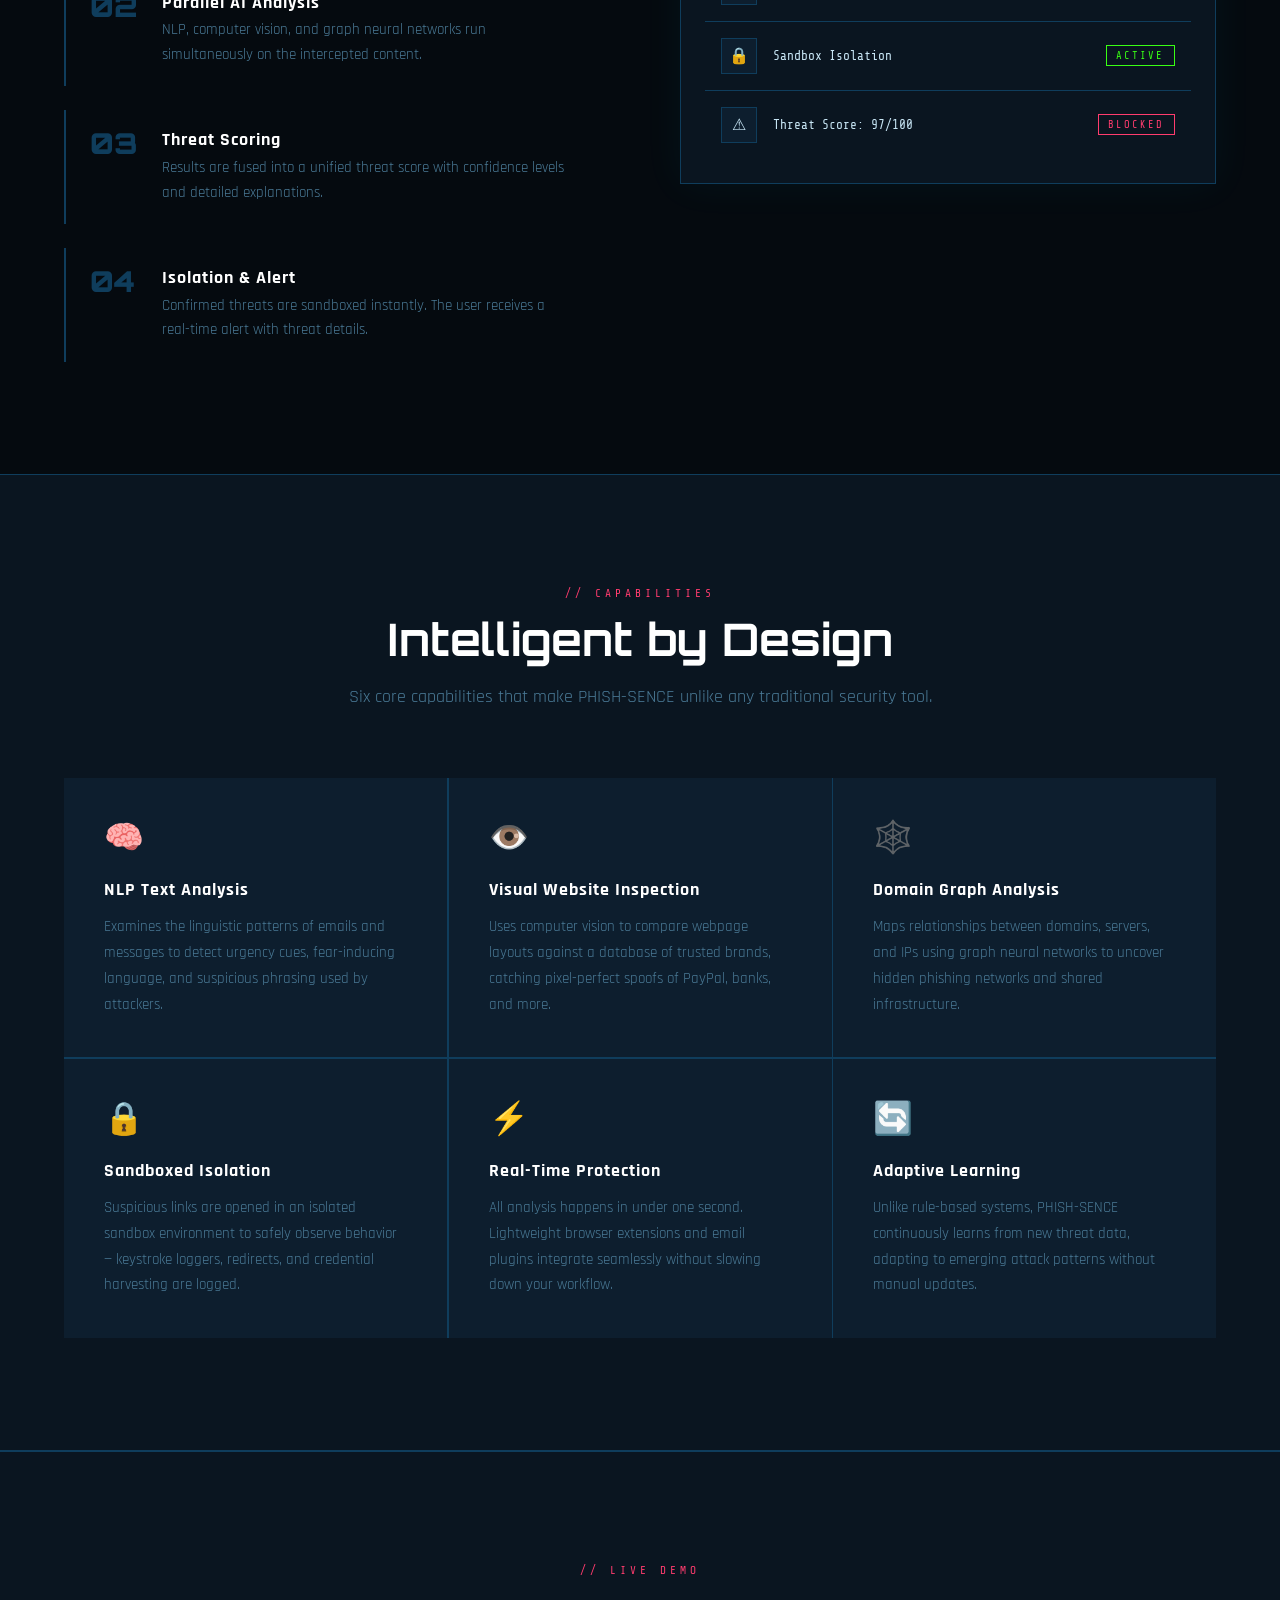
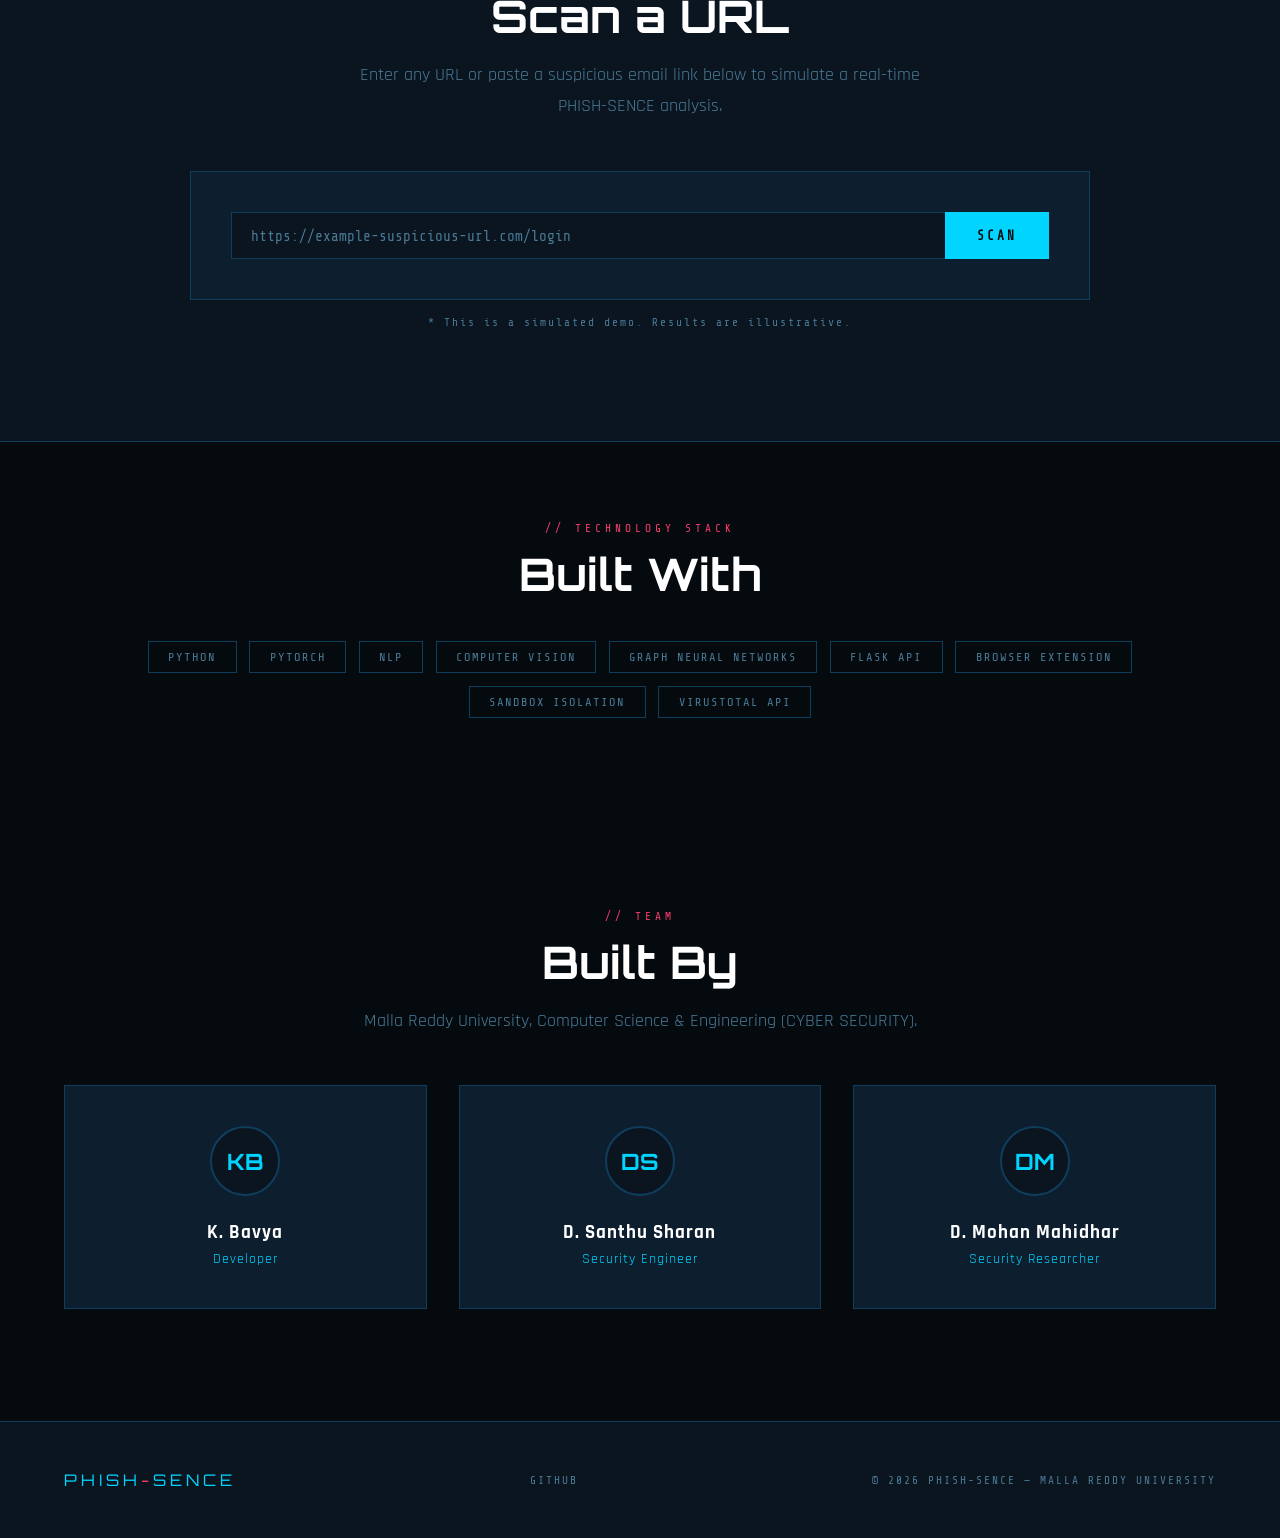
==== commit 1e258d47: "Update index.html" ====
--- a/index.html
+++ b/index.html
@@ -997,7 +997,7 @@
     <div class="reveal">
       <div class="section-tag">// Team</div>
       <h2 class="section-title">Built By</h2>
-      <p class="section-desc" style="margin: 0 auto;">Final Year Project — Malla Reddy University, Computer Science & Engineering (CYBER SECURITY).</p>
+      <p class="section-desc" style="margin: 0 auto;">Malla Reddy University, Computer Science & Engineering (CYBER SECURITY).</p>
     </div>
     <div class="team-grid reveal" style="transition-delay: 0.2s;">
       <div class="team-card">
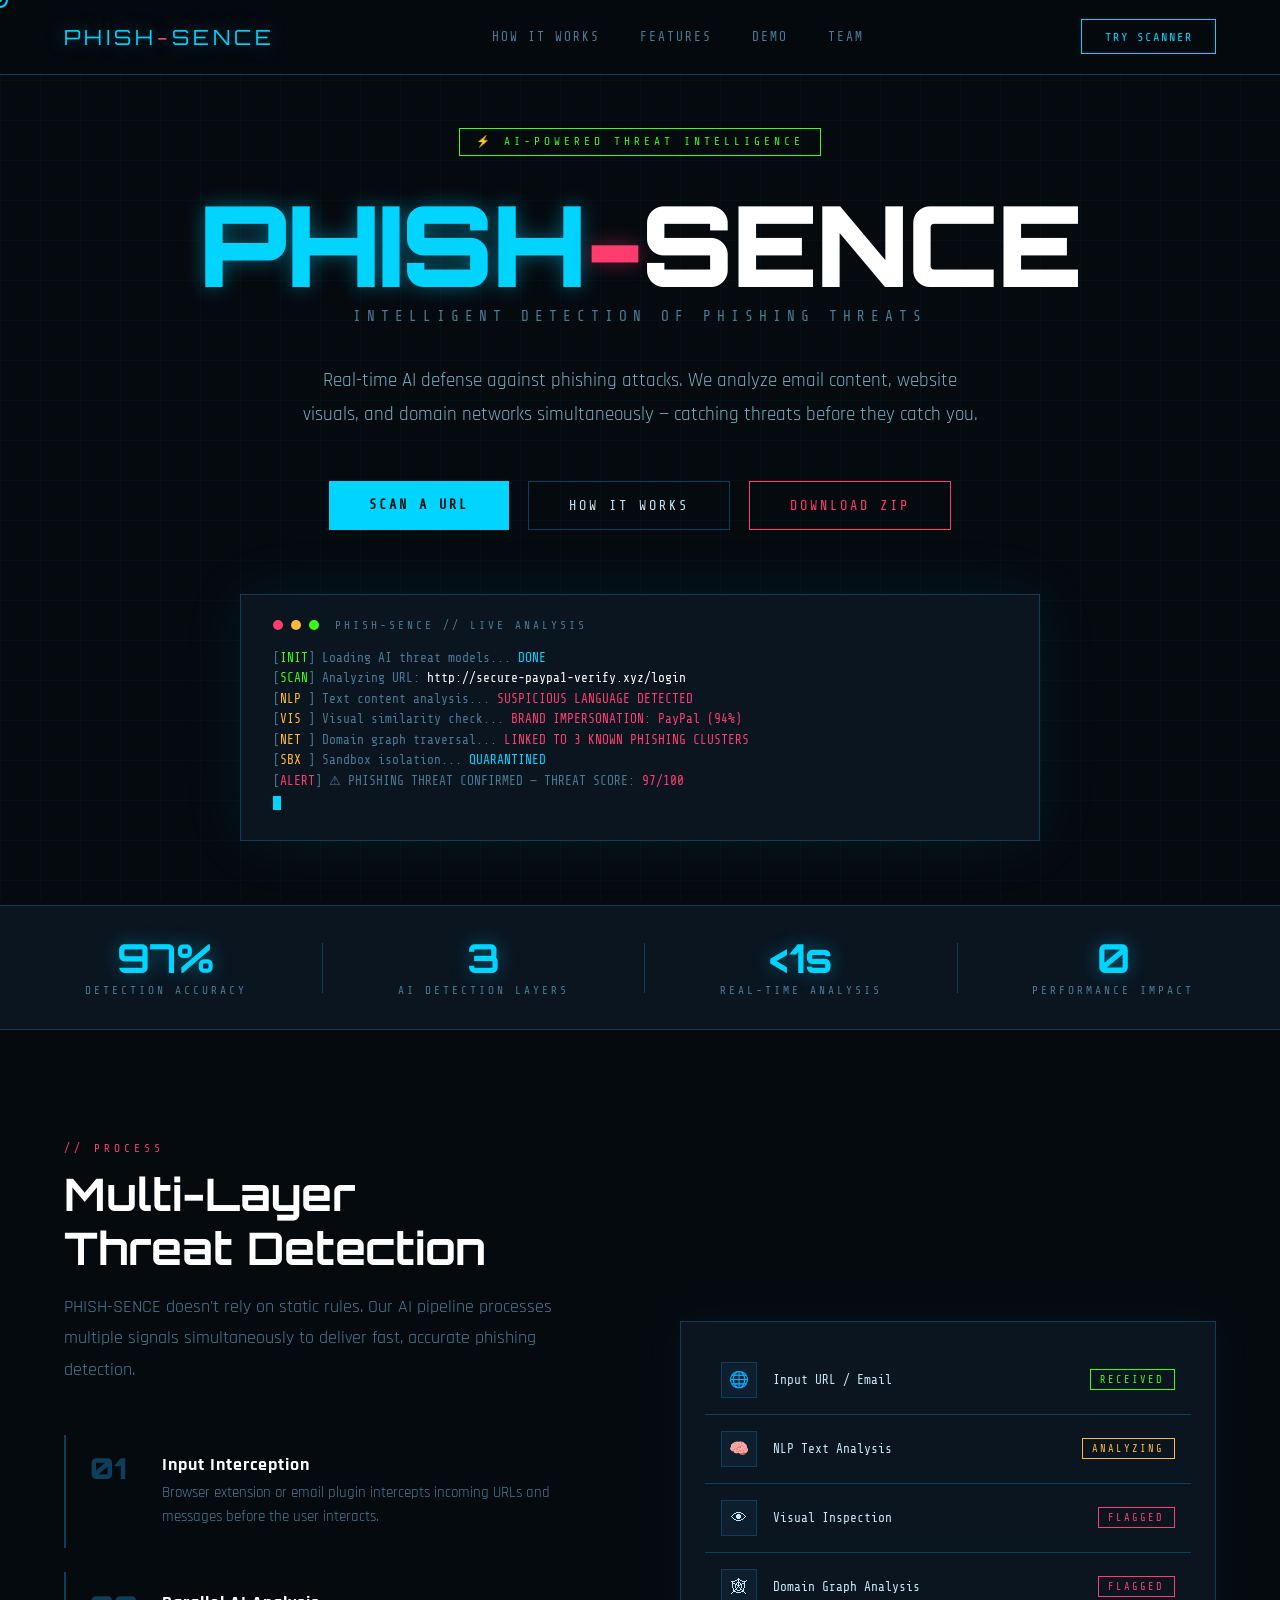
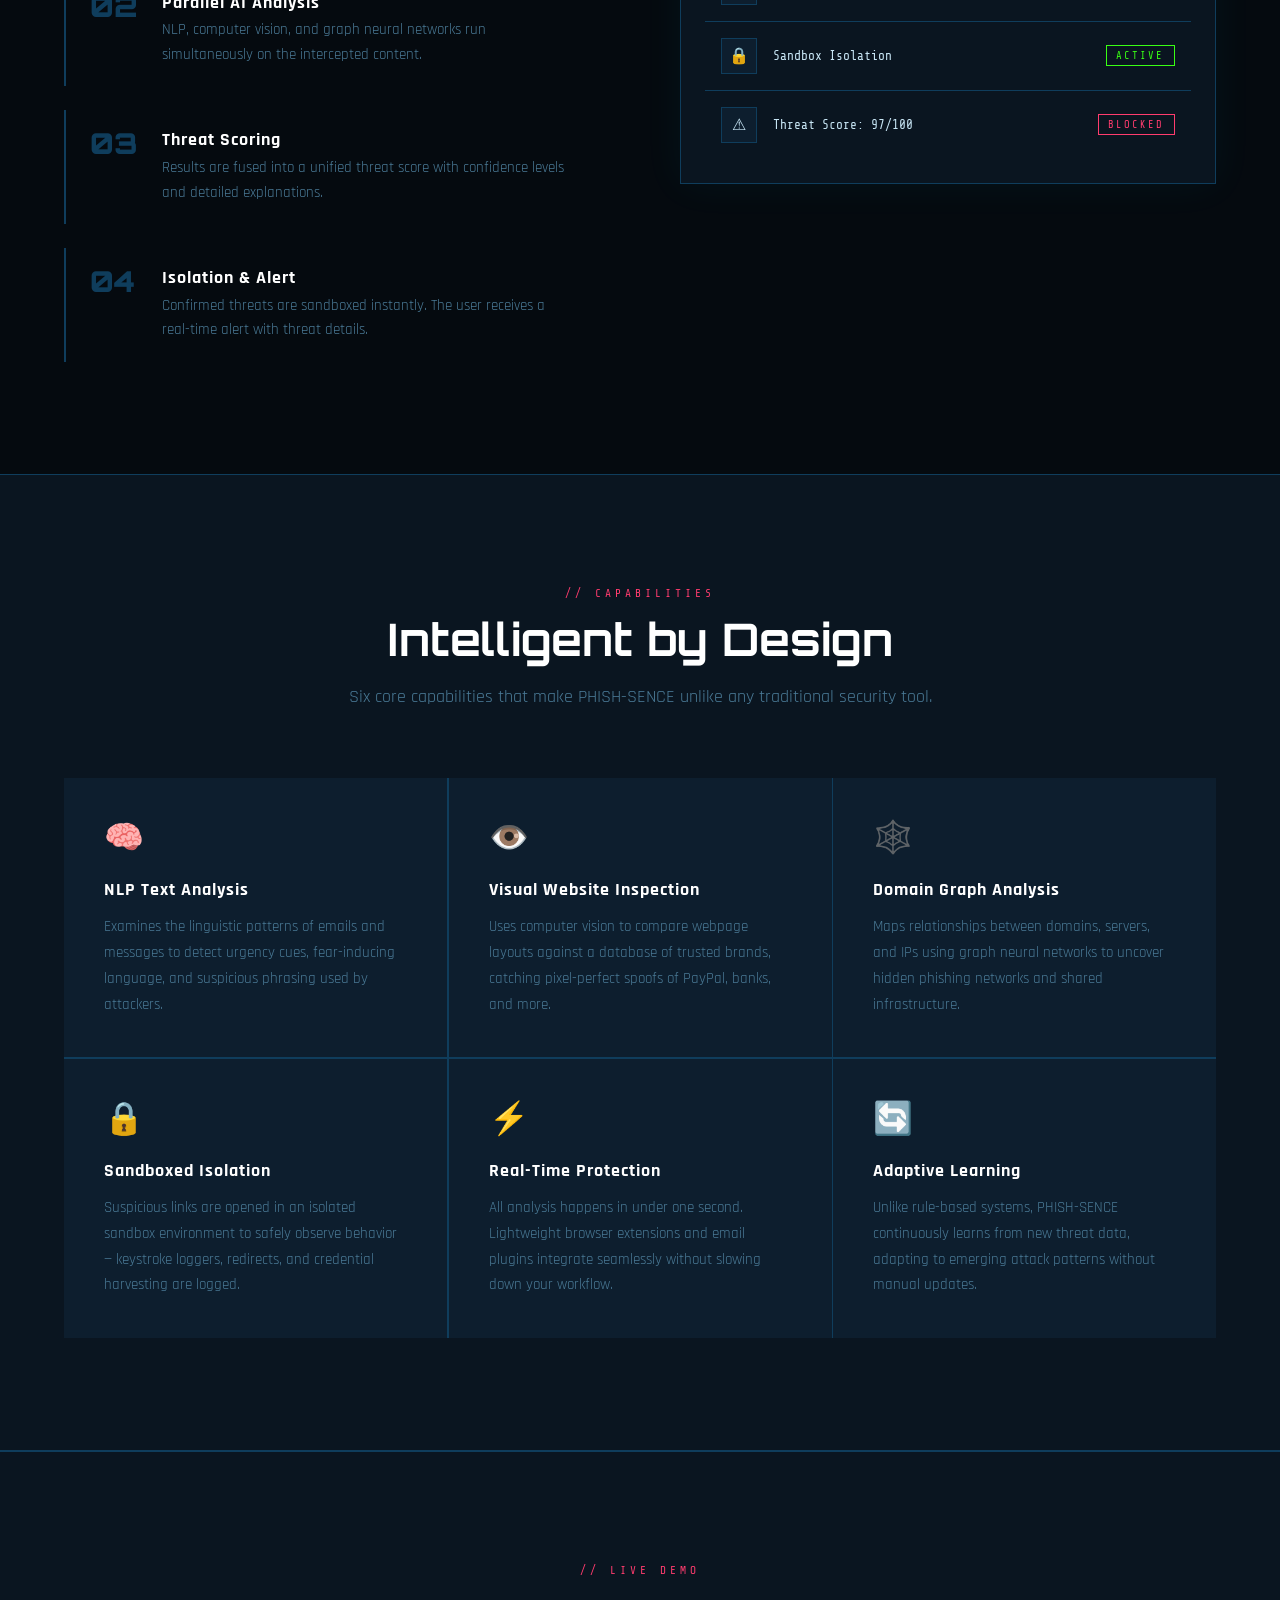
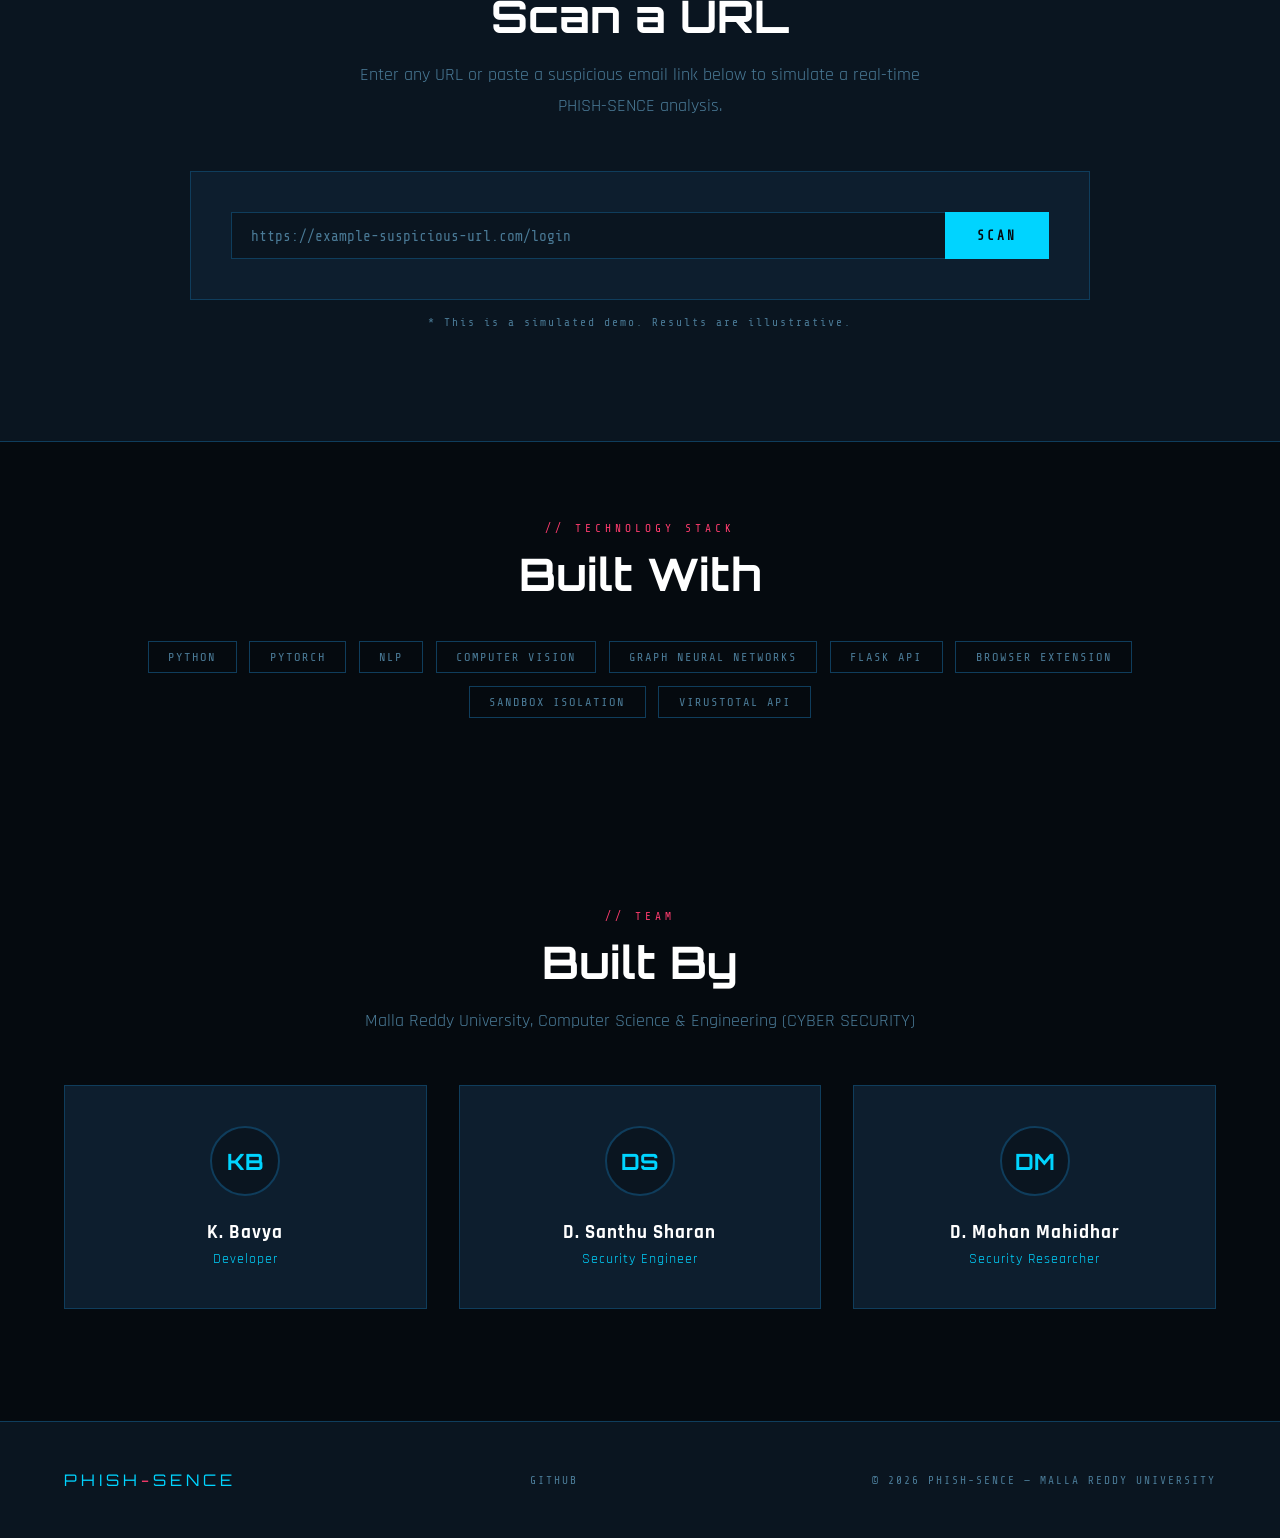
==== commit 4f8f93ec: "Update index.html" ====
--- a/index.html
+++ b/index.html
@@ -997,7 +997,7 @@
     <div class="reveal">
       <div class="section-tag">// Team</div>
       <h2 class="section-title">Built By</h2>
-      <p class="section-desc" style="margin: 0 auto;">Malla Reddy University, Computer Science & Engineering (CYBER SECURITY).</p>
+      <p class="section-desc" style="margin: 0 auto;">Malla Reddy University, Computer Science & Engineering (CYBER SECURITY)</p>
     </div>
     <div class="team-grid reveal" style="transition-delay: 0.2s;">
       <div class="team-card">
